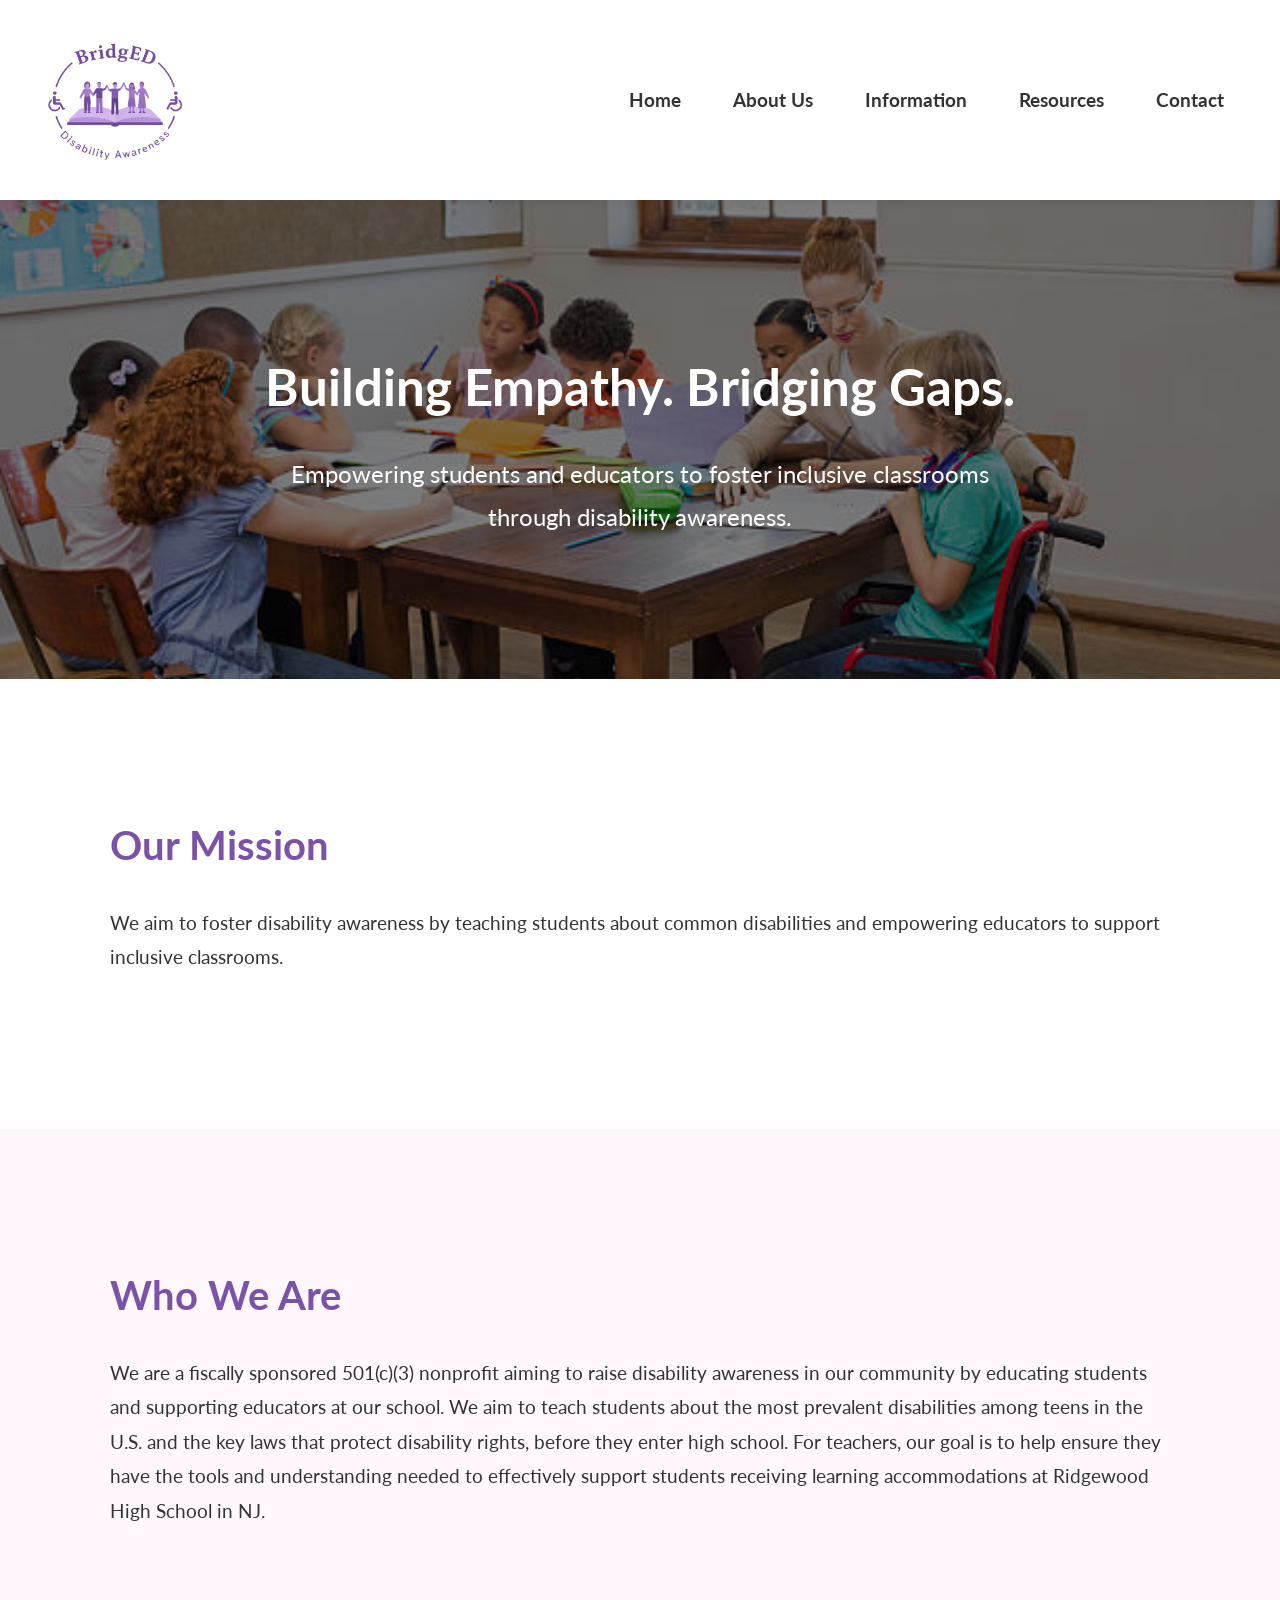
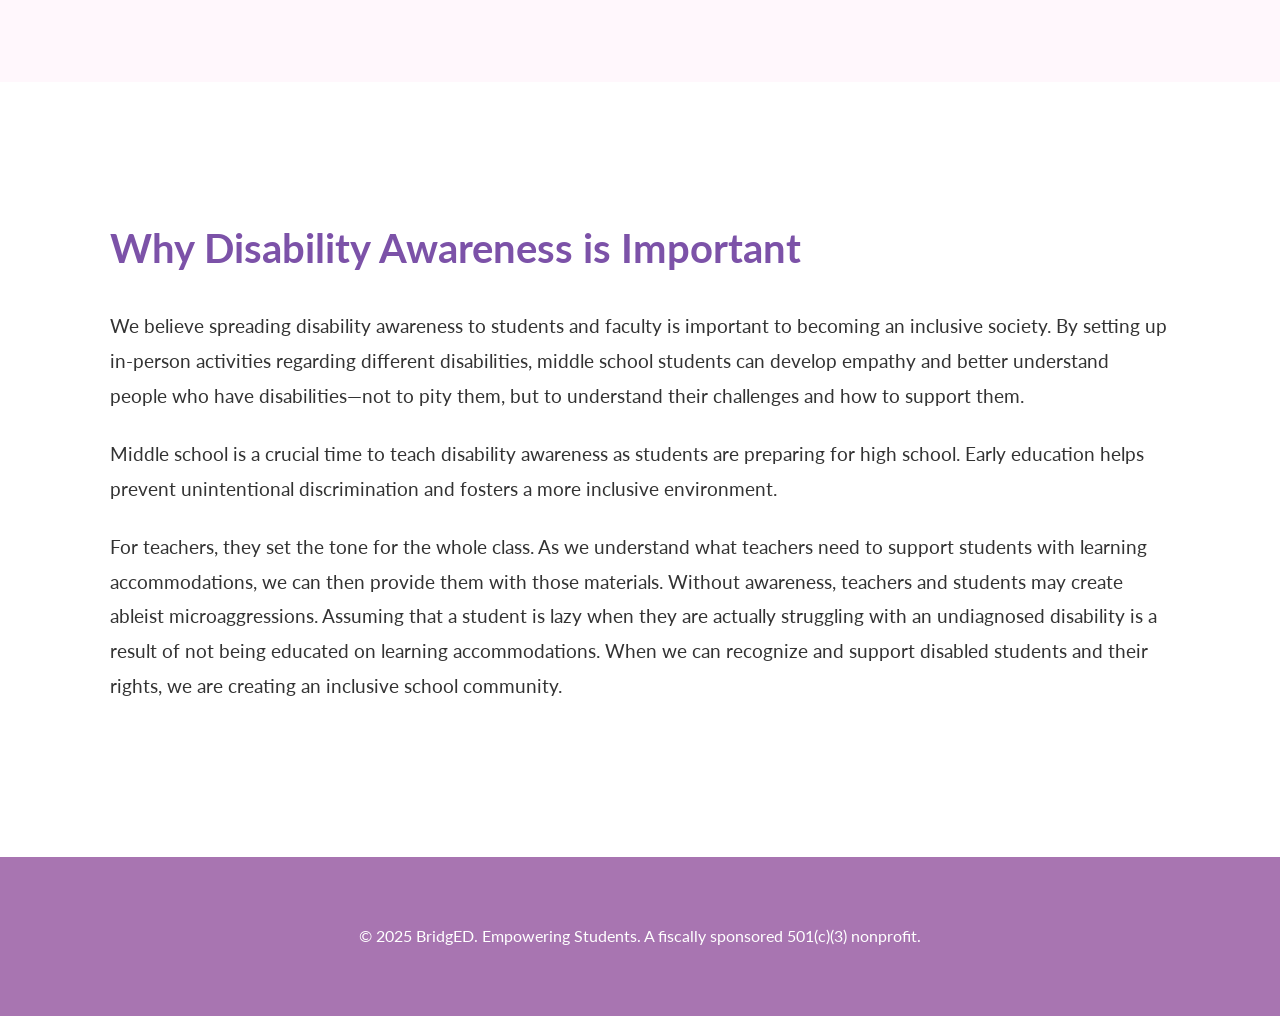
==== index.html @ e23f3f72 "Import BridgED site from github.com/audreyshin/bridged" ====
<!DOCTYPE html>
<html lang="en">
<head>
  <meta charset="UTF-8" />
  <meta name="viewport" content="width=device-width, initial-scale=1.0" />
  <title>BridgED | Disability Awareness</title>
  <link rel="stylesheet" href="style.css" />
  <link href="https://fonts.googleapis.com/css2?family=Lato:wght@400;700&display=swap" rel="stylesheet">
  <link href="https://cdnjs.cloudflare.com/ajax/libs/font-awesome/4.7.0/css/font-awesome.min.css" rel="stylesheet">
  <!-- Load an icon library to show a hamburger menu (bars) on small screens -->
  <link rel="stylesheet" href="https://cdnjs.cloudflare.com/ajax/libs/font-awesome/4.7.0/css/font-awesome.min.css">

</head>
<body>
  <header>
    <div class="nav-container">
      <a href="index.html" class="logo">
        <img src="images/logo.png" alt="BridgED logo" />
      </a>
      <nav>
        <ul class="nav-links">
          <li><a href="index.html">Home</a></li>
          <li><a href="about.html">About Us</a></li>
          <li><a href="information.html">Information</a></li>
          <li><a href="resources.html" class="active">Resources</a></li>
          <li><a href="contact.html">Contact</a></li>
        </ul>
      </nav>
    </div>
  </header>



  <!-- Hero Section -->
 <section class="hero">
  <div class="overlay"></div>
  <div class="container">
    <h2>Building Empathy. Bridging Gaps.</h2>
    <p>Empowering students and educators to foster inclusive classrooms through disability awareness.</p>
  </div>
</section>


  <!-- Mission Section -->

  <section class="section" id="mission">
    <div class="container">
      <h2>Our Mission</h2>
      <p> We aim to foster disability awareness by teaching students about common disabilities and empowering educators to support inclusive classrooms.</p>
    </div>
  </section>
  

  <!-- Who We Are Section -->
  <section class="section alt" id="who">
    <div class="container">
      <h2>Who We Are</h2>
      <p>We are a fiscally sponsored 501(c)(3) nonprofit aiming to raise disability awareness in our community by educating students and supporting educators at our school. We aim to teach students about the most prevalent disabilities among teens in the U.S. and the key laws that protect disability rights, before they enter high school. For teachers, our goal is to help ensure they have the tools and understanding needed to effectively support students receiving learning accommodations at Ridgewood High School in NJ.</p>
    </div>
  </section>

  <!-- Why Disability Awareness Is Important -->
  <section class="section" id="why">
    <div class="container">
      <h2>Why Disability Awareness is Important</h2>
      <p>We believe spreading disability awareness to students and faculty is important to becoming an inclusive society. By setting up in-person activities regarding different disabilities, middle school students can develop empathy and better understand people who have disabilities—not to pity them, but to understand their challenges and how to support them.</p>
      <p>Middle school is a crucial time to teach disability awareness as students are preparing for high school. Early education helps prevent unintentional discrimination and fosters a more inclusive environment.</p>
      <p>For teachers, they set the tone for the whole class. As we understand what teachers need to support students with learning accommodations, we can then provide them with those materials. Without awareness, teachers and students may create ableist microaggressions. Assuming that a student is lazy when they are actually struggling with an undiagnosed disability is a result of not being educated on learning accommodations. When we can recognize and support disabled students and their rights, we are creating an inclusive school community.</p>
    </div>
  </section>

  <!-- Footer -->
  <footer>
    <div class="container">
      <p>&copy; 2025 BridgED. Empowering Students. A fiscally sponsored 501(c)(3) nonprofit.</p>
    </div>
  </footer>

  <script>
    function myFunction() {
      var x = document.getElementById("myLinks");
      if (x.style.display === "block") {
        x.style.display = "none";
      } else {
        x.style.display = "block";
      }
    }
  </script>
  
  
  
</body>
</html>
---- style.css ----
/* ========== CSS Variables ========== */
:root {
  --primary-color:#7c52a8;
  --secondary-color: #d2b5ee;
  --background-color: #F9ECFF;
  --accent-color: #E1C4F4;
  --deep-accent-color: #A875B1;
  --text-color: #333333;
  --section-alt-color: #FFF7FC;
}


/* ========== Base Reset ========== */
* {
  margin: 0;
  padding: 0;
  box-sizing: border-box;
}

html, body {
  height: 100%;
  margin: 0;
  padding: 0;
  display: flex;
  flex-direction: column;
}

body {
  font-family: 'Lato', sans-serif;
  background-color: var(--background-color);
  color: var(--text-color);
  line-height: 1.8;
  font-size: 18px;
}

main {
  flex: 1;
}

.container {
  max-width: 1100px;
  margin: 0 auto;
  padding: 40px 20px;
}


/* ========== Header & Navigation ========== */
header {
  background-color: white;
  color: var(--text-color);
  padding: 25px 0;
  box-shadow: 0 2px 8px rgba(0, 0, 0, 0.08);
  position: sticky;
  top: 0;
  z-index: 999;
}

.nav-container {
  width: 100%;
  padding: 0 40px;
  display: flex;
  justify-content: space-between;
  align-items: center;
}

.logo {
  display: block;
}

.logo img {
  height: 150px;
  display: block;
}

nav ul.nav-links {
  list-style: none;
  display: flex;
  flex-wrap: wrap; /* ✅ ALLOWS WRAPPING */
  gap: 20px;
  justify-content: flex-end;
}


nav ul li a {
  color: var(--text-color);
  text-decoration: none;
  font-weight: 700;
  font-size: 1.2rem;
  padding: 10px 16px;
  border-radius: 6px;
  transition: background-color 0.3s ease, color 0.3s ease;
}

nav ul li a:hover {
  background-color: var(--accent-color);
  color: var(--text-color);
}

/* ========== Hero Section ========== */
.hero {
  position: relative;
  background-image: url("images/header.jpg");
  background-size: cover;
  background-position: center 20%;
  background-repeat: no-repeat;
  padding: 100px 20px;
  color: white;
  text-align: center;
  z-index: 0;
}

.hero::before {
  content: "";
  position: absolute;
  top: 0; left: 0;
  width: 100%;
  height: 100%;
  background-color: rgba(0, 0, 0, 0.5);
  z-index: 1;
}

.hero .container {
  position: relative;
  z-index: 2;
}

.hero h2 {
  font-size: 3.2rem;
  margin-bottom: 20px;
}

.hero p {
  font-size: 1.5rem;
  max-width: 750px;
  margin: 0 auto;
}


/* ========== Section Styles ========== */
.section {
  padding: 90px 20px;
  background-color: white;
}

.section.alt {
  background-color: var(--section-alt-color);
}

.section h2 {
  font-size: 2.5rem;
  color: var(--primary-color);
  margin-bottom: 25px;
}

.section p {
  font-size: 1.2rem;
  margin-bottom: 24px;
}


/* ========== Footer ========== */
footer {
  background-color: var(--deep-accent-color);
  color: white;
  text-align: center;
  padding: 25px 0;
}

footer p {
  font-size: 1rem;
}


/* ========== About Page ========== */
.about-section {
  padding: 80px 20px;
  background-color: white;
}

.about-section.alt {
  background-color: var(--section-alt-color);
}

.about-content {
  max-width: 1100px;
  margin: 0 auto;
  display: flex;
  gap: 40px;
  align-items: center;
  justify-content: space-between;
  flex-wrap: wrap;
}

.about-content.reverse {
  flex-direction: row-reverse;
}

.about-text {
  flex: 1;
  min-width: 300px;
}

.about-text h2 {
  font-size: 2.5rem;
  color: var(--primary-color);
  margin-bottom: 20px;
}

.about-text p {
  font-size: 1.2rem;
}

.about-image {
  flex: 1;
  display: flex;
  justify-content: center;
}

.about-image img {
  max-width: 90%;
  height: auto;
  border-radius: 10px;
  box-shadow: 0 6px 12px rgba(0,0,0,0.1);
}


/* ========== Contact Page ========== */
.contact-section {
  background-color: white;
  padding: 100px 20px;
}

.contact-content h2 {
  font-size: 2.8rem;
  color: var(--primary-color);
  margin-bottom: 30px;
}

.contact-content p {
  font-size: 1.2rem;
  color: var(--text-color);
  line-height: 1.8;
  margin-bottom: 20px;
}

.contact-content a {
  color: var(--primary-color);
  text-decoration: underline;
}


/* ========== Information Landing Page ========== */
.info-landing {
  padding: 60px 20px;
  background-color: #f6f9fb;
}

.info-landing h2 {
  font-size: 2.6rem;
  color: var(--primary-color);
  margin-bottom: 20px;
}

.info-landing p {
  font-size: 1.3rem;
  color: var(--text-color);
  max-width: 750px;
}

.info-details h3 {
  margin-top: 50px;
  color: var(--primary-color);
  font-size: 1.8rem;
}

.info-details p {
  font-size: 1.1rem;
  line-height: 1.6;
  margin-bottom: 20px;
}


/* ========== Info Grid ========== */
.info-grid-section {
  padding: 60px 20px;
  background-color: var(--section-alt-color);
}

.info-grid {
  max-width: 1100px;
  margin: 0 auto;
  display: grid;
  grid-template-columns: repeat(auto-fit, minmax(220px, 1fr));
  gap: 30px;
}

.info-card {
  background-color: white;
  border-radius: 10px;
  padding: 30px 20px;
  text-align: center;
  font-size: 1.2rem;
  font-weight: 700;
  color: var(--primary-color);
  box-shadow: 0 6px 12px rgba(0, 0, 0, 0.06);
  transition: transform 0.2s ease, box-shadow 0.2s ease;
  text-decoration: none;
}

.info-card:hover {
  transform: translateY(-4px);
  box-shadow: 0 10px 16px rgba(0, 0, 0, 0.1);
  background-color: var(--accent-color);
}


/* ========== Resources Page ========== */
.resources-section {
  padding: 80px 20px;
  background-color: white;
}

.resources-section h2 {
  font-size: 2.5rem;
  color: var(--primary-color);
  margin-bottom: 30px;
}

.resources-section h3 {
  font-size: 1.8rem;
  color: var(--secondary-color);
  margin-top: 40px;
  margin-bottom: 16px;
}

.resources-section ul {
  list-style-type: disc;
  padding-left: 20px;
  margin-bottom: 30px;
}

.resources-section li {
  margin-bottom: 10px;
}

.resources-section a {
  color: var(--primary-color);
  text-decoration: underline;
}

.resources-section a:hover {
  color: var(--deep-accent-color);
  text-decoration: none;
}


/* ========== Responsive Styles ========== */
@media (max-width: 768px) {
  .nav-container {
    flex-direction: column;
    align-items: flex-start;
    padding: 0 20px;
  }

  nav ul.nav-links {
    flex-wrap: wrap; /* ✅ allow wrapping instead of column */
    flex-direction: row;
    justify-content: center;
    gap: 10px;
    margin-top: 10px;
  }
  nav ul li a {
    font-size: 0.95rem;
    padding: 6px 10px;
  }
  
  .nav-container {
    flex-wrap: wrap;
  }
  
  .logo img {
    height: 100px;
  }

  .hero h2 {
    font-size: 2.2rem;
  }

  .hero p {
    font-size: 1.2rem;
  }

  .about-content {
    flex-direction: column;
    gap: 30px;
  }

  .info-grid {
    grid-template-columns: repeat(auto-fit, minmax(160px, 1fr));
  }



  body {
    font-size: 16px;
  }
  .about-content,
  .about-content.reverse {
    flex-direction: column !important;
    align-items: center;
    text-align: center;
  }

  .about-image img {
    max-width: 100%;
    height: auto;
    border-radius: 10px; /* just in case it was being overwritten */
  }
}
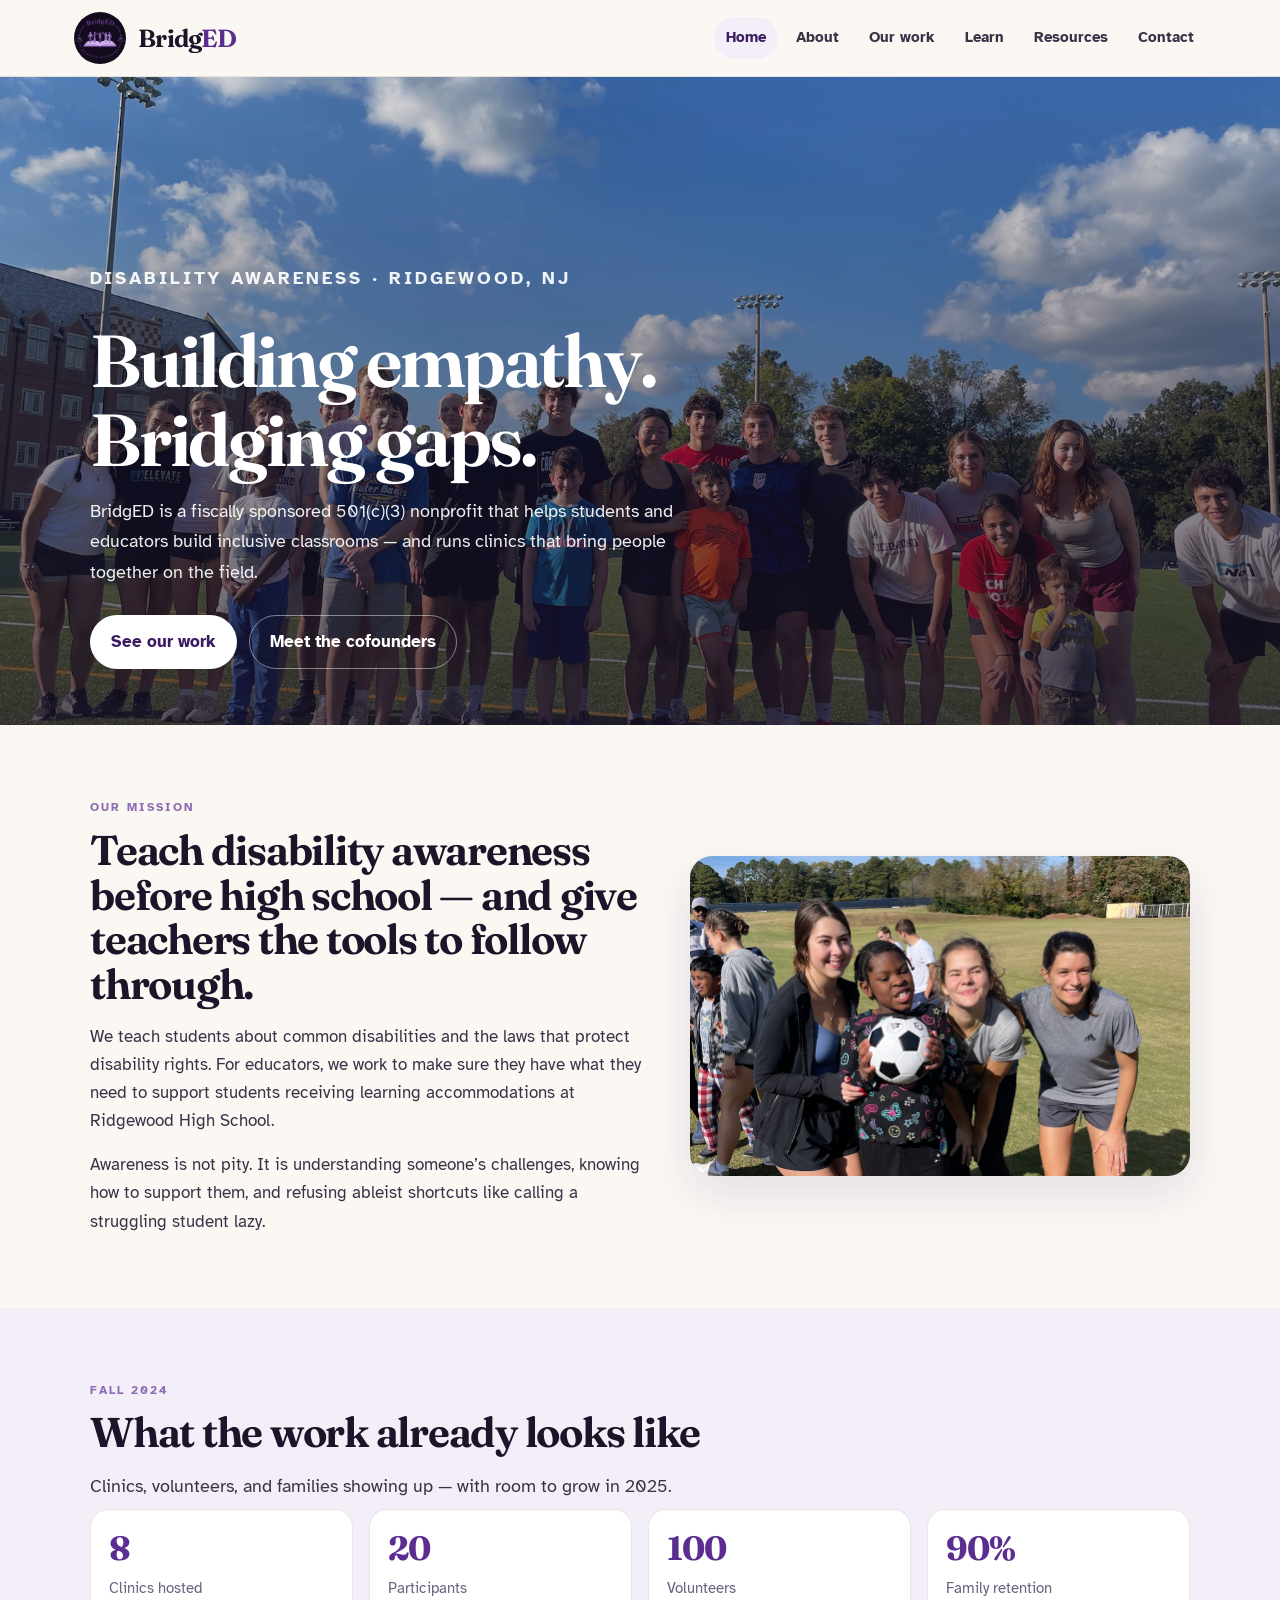
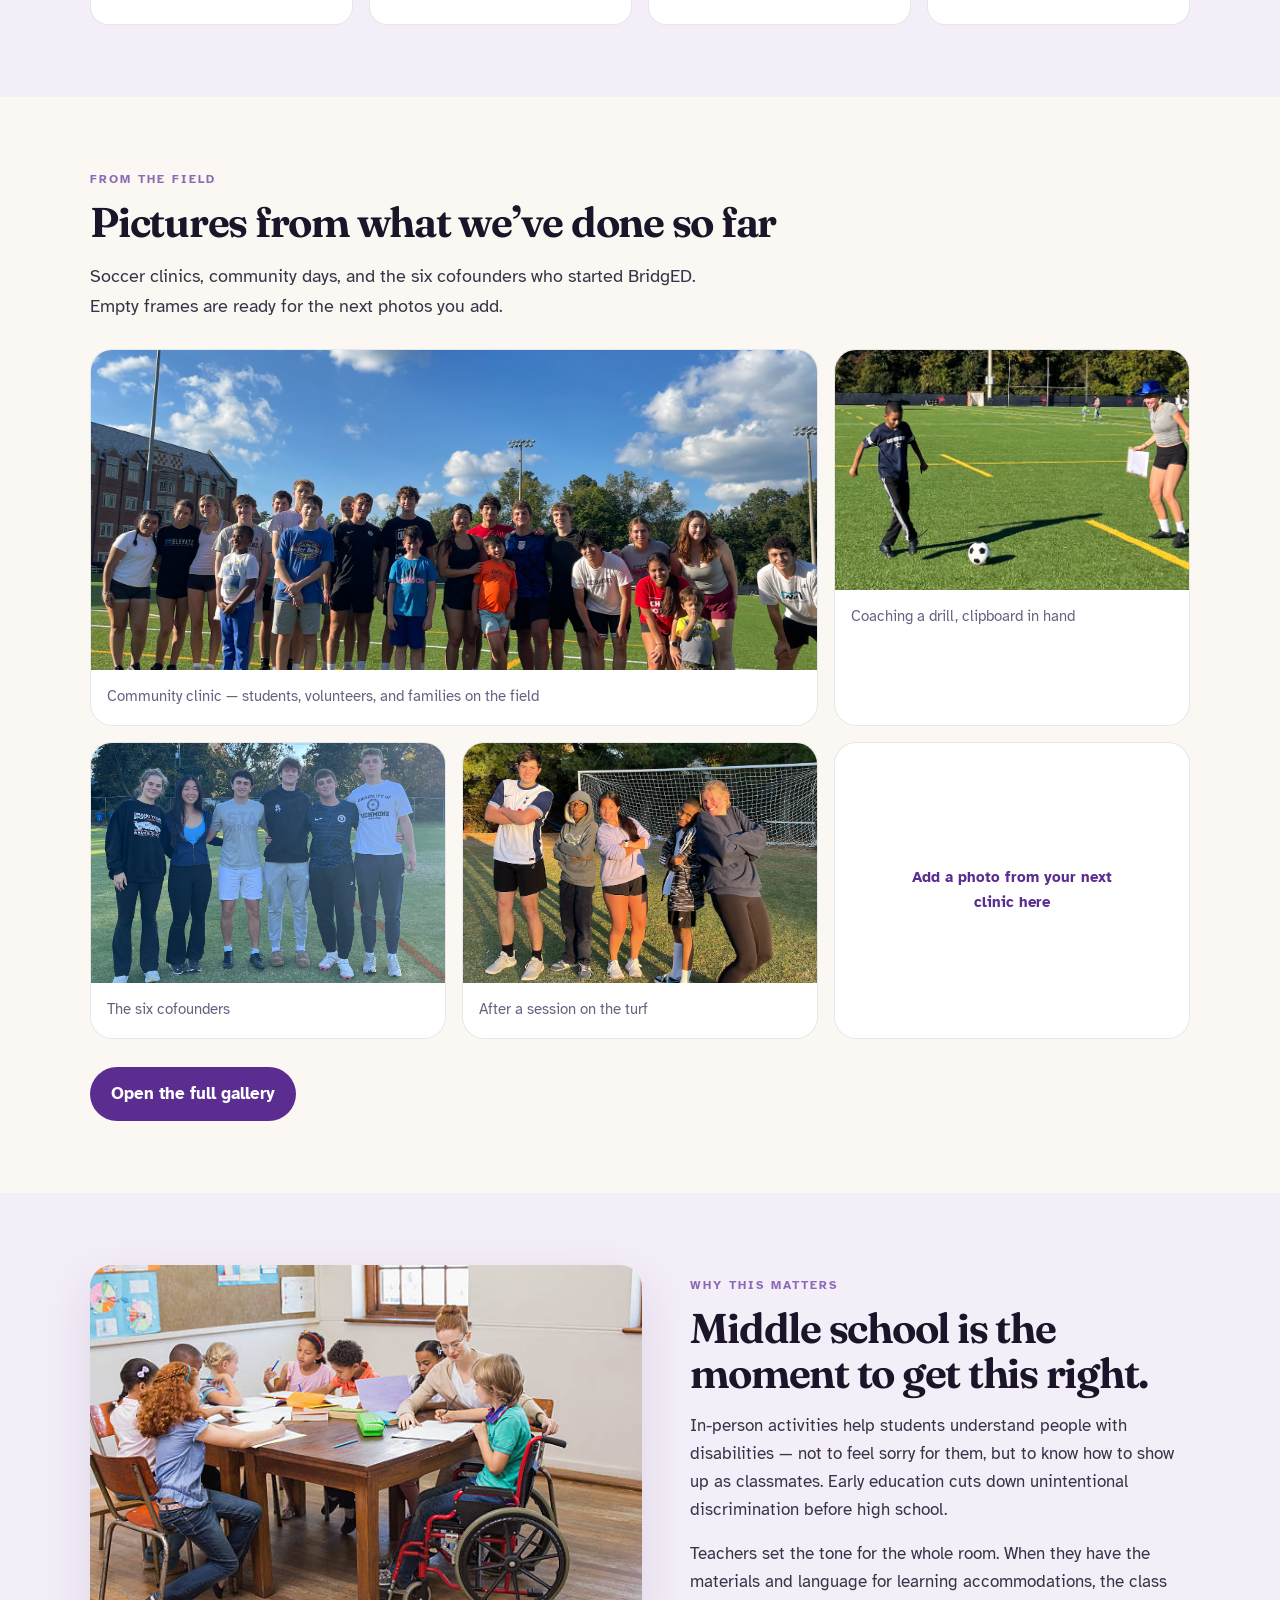
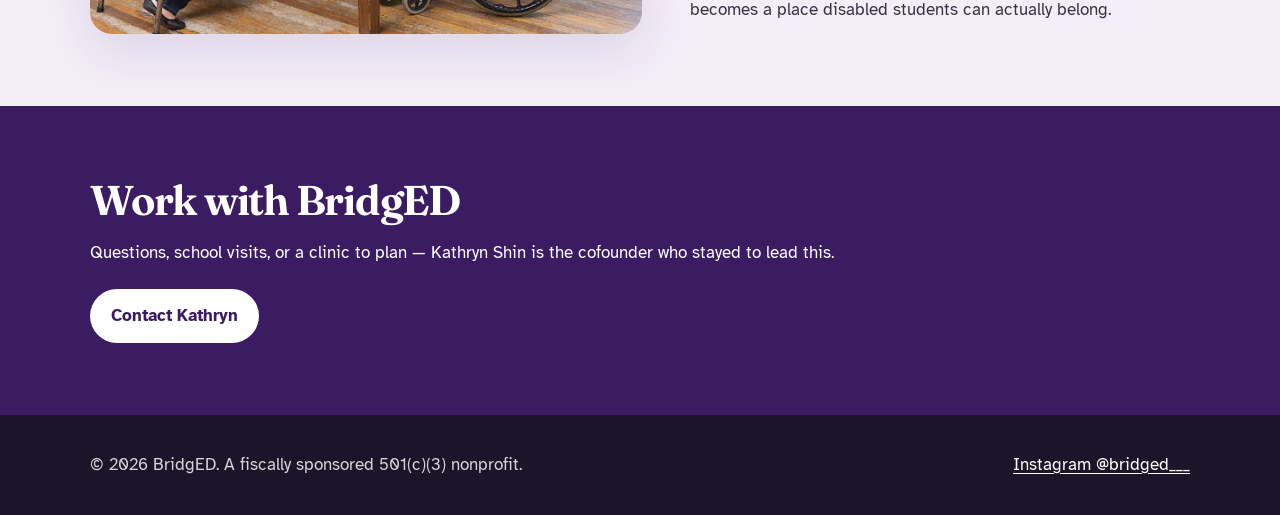
==== commit 53a9b110: "Redesign BridgED site around Kathryn and a photo gallery Rebuild layout, type, and navigation; remov" ====
--- a/index.html
+++ b/index.html
@@ -3,91 +3,132 @@
 <head>
   <meta charset="UTF-8" />
   <meta name="viewport" content="width=device-width, initial-scale=1.0" />
-  <title>BridgED | Disability Awareness</title>
+  <title>BridgED | Building empathy. Bridging gaps.</title>
   <link rel="stylesheet" href="style.css" />
-  <link href="https://fonts.googleapis.com/css2?family=Lato:wght@400;700&display=swap" rel="stylesheet">
-  <link href="https://cdnjs.cloudflare.com/ajax/libs/font-awesome/4.7.0/css/font-awesome.min.css" rel="stylesheet">
-  <!-- Load an icon library to show a hamburger menu (bars) on small screens -->
-  <link rel="stylesheet" href="https://cdnjs.cloudflare.com/ajax/libs/font-awesome/4.7.0/css/font-awesome.min.css">
-
+  <link rel="preconnect" href="https://fonts.googleapis.com" />
+  <link rel="preconnect" href="https://fonts.gstatic.com" crossorigin />
+  <link href="https://fonts.googleapis.com/css2?family=Atkinson+Hyperlegible:ital,wght@0,400;0,700;1,400&family=Fraunces:opsz,wght@9..144,500;9..144,650;9..144,700&display=swap" rel="stylesheet" />
 </head>
 <body>
-  <header>
-    <div class="nav-container">
-      <a href="index.html" class="logo">
-        <img src="images/logo.png" alt="BridgED logo" />
+  <a class="skip-link" href="#main">Skip to content</a>
+  <header class="site-header">
+    <div class="nav-bar">
+      <a class="brand" href="index.html">
+        <img src="images/logo.png" alt="" />
+        <span class="brand-name">Bridg<span>ED</span></span>
       </a>
-      <nav>
-        <ul class="nav-links">
-          <li><a href="index.html">Home</a></li>
-          <li><a href="about.html">About Us</a></li>
-          <li><a href="information.html">Information</a></li>
-          <li><a href="resources.html" class="active">Resources</a></li>
+      <button class="nav-toggle" type="button" data-nav-toggle aria-expanded="false" aria-controls="site-nav">Menu</button>
+      <nav class="site-nav" id="site-nav">
+        <ul>
+          <li><a href="index.html" aria-current="page">Home</a></li>
+          <li><a href="about.html">About</a></li>
+          <li><a href="work.html">Our work</a></li>
+          <li><a href="information.html">Learn</a></li>
+          <li><a href="resources.html">Resources</a></li>
           <li><a href="contact.html">Contact</a></li>
         </ul>
       </nav>
     </div>
   </header>
 
+  <main id="main">
+    <section class="hero">
+      <div class="hero-inner">
+        <p class="eyebrow">Disability awareness · Ridgewood, NJ</p>
+        <h1>Building empathy. Bridging gaps.</h1>
+        <p>BridgED is a fiscally sponsored 501(c)(3) nonprofit that helps students and educators build inclusive classrooms — and runs clinics that bring people together on the field.</p>
+        <div class="actions">
+          <a class="button button-primary" href="work.html">See our work</a>
+          <a class="button button-ghost" href="about.html">Meet the cofounders</a>
+        </div>
+      </div>
+    </section>
 
+    <section class="section">
+      <div class="container split">
+        <div class="prose">
+          <p class="section-kicker">Our mission</p>
+          <h2 class="section-title">Teach disability awareness before high school — and give teachers the tools to follow through.</h2>
+          <p>We teach students about common disabilities and the laws that protect disability rights. For educators, we work to make sure they have what they need to support students receiving learning accommodations at Ridgewood High School.</p>
+          <p>Awareness is not pity. It is understanding someone’s challenges, knowing how to support them, and refusing ableist shortcuts like calling a struggling student lazy.</p>
+        </div>
+        <img src="images/soccer-kids.png" alt="BridgED volunteers and a student with a soccer ball on the field" />
+      </div>
+    </section>
 
-  <!-- Hero Section -->
- <section class="hero">
-  <div class="overlay"></div>
-  <div class="container">
-    <h2>Building Empathy. Bridging Gaps.</h2>
-    <p>Empowering students and educators to foster inclusive classrooms through disability awareness.</p>
-  </div>
-</section>
+    <section class="section band">
+      <div class="container">
+        <p class="section-kicker">Fall 2024</p>
+        <h2 class="section-title">What the work already looks like</h2>
+        <p class="lede">Clinics, volunteers, and families showing up — with room to grow in 2025.</p>
+        <div class="stats">
+          <div class="stat"><strong>8</strong><span>Clinics hosted</span></div>
+          <div class="stat"><strong>20</strong><span>Participants</span></div>
+          <div class="stat"><strong>100</strong><span>Volunteers</span></div>
+          <div class="stat"><strong>90%</strong><span>Family retention</span></div>
+        </div>
+      </div>
+    </section>
 
+    <section class="section">
+      <div class="container">
+        <p class="section-kicker">From the field</p>
+        <h2 class="section-title">Pictures from what we’ve done so far</h2>
+        <p class="lede">Soccer clinics, community days, and the six cofounders who started BridgED. Empty frames are ready for the next photos you add.</p>
+        <div class="gallery" style="margin-top: 28px;">
+          <figure class="wide">
+            <img src="images/hero-cover.png" alt="A large BridgED group on the turf after a clinic" />
+            <figcaption>Community clinic — students, volunteers, and families on the field</figcaption>
+          </figure>
+          <figure class="tall">
+            <img src="images/volunteer.png" alt="A BridgED volunteer coaching a student through a soccer drill" />
+            <figcaption>Coaching a drill, clipboard in hand</figcaption>
+          </figure>
+          <figure class="standard">
+            <img src="images/team-photo.png" alt="Six BridgED cofounders standing together on a field" />
+            <figcaption>The six cofounders</figcaption>
+          </figure>
+          <figure class="standard">
+            <img src="images/accomplishments.png" alt="BridgED volunteers posing in front of a soccer goal" />
+            <figcaption>After a session on the turf</figcaption>
+          </figure>
+          <figure class="photo-slot">
+            <p>Add a photo from your next clinic here</p>
+          </figure>
+        </div>
+        <div class="actions" style="margin-top: 28px;">
+          <a class="button button-solid" href="work.html">Open the full gallery</a>
+        </div>
+      </div>
+    </section>
 
-  <!-- Mission Section -->
+    <section class="section band">
+      <div class="container split">
+        <img src="images/header.jpg" alt="Students and a teacher working together in an inclusive classroom" />
+        <div class="prose">
+          <p class="section-kicker">Why this matters</p>
+          <h2 class="section-title">Middle school is the moment to get this right.</h2>
+          <p>In-person activities help students understand people with disabilities — not to feel sorry for them, but to know how to show up as classmates. Early education cuts down unintentional discrimination before high school.</p>
+          <p>Teachers set the tone for the whole room. When they have the materials and language for learning accommodations, the class becomes a place disabled students can actually belong.</p>
+        </div>
+      </div>
+    </section>
 
-  <section class="section" id="mission">
-    <div class="container">
-      <h2>Our Mission</h2>
-      <p> We aim to foster disability awareness by teaching students about common disabilities and empowering educators to support inclusive classrooms.</p>
-    </div>
-  </section>
-  
+    <section class="section cta">
+      <div class="container">
+        <h2 class="section-title">Work with BridgED</h2>
+        <p>Questions, school visits, or a clinic to plan — Kathryn Shin is the cofounder who stayed to lead this.</p>
+        <a class="button button-primary" href="contact.html">Contact Kathryn</a>
+      </div>
+    </section>
+  </main>
 
-  <!-- Who We Are Section -->
-  <section class="section alt" id="who">
-    <div class="container">
-      <h2>Who We Are</h2>
-      <p>We are a fiscally sponsored 501(c)(3) nonprofit aiming to raise disability awareness in our community by educating students and supporting educators at our school. We aim to teach students about the most prevalent disabilities among teens in the U.S. and the key laws that protect disability rights, before they enter high school. For teachers, our goal is to help ensure they have the tools and understanding needed to effectively support students receiving learning accommodations at Ridgewood High School in NJ.</p>
-    </div>
-  </section>
-
-  <!-- Why Disability Awareness Is Important -->
-  <section class="section" id="why">
-    <div class="container">
-      <h2>Why Disability Awareness is Important</h2>
-      <p>We believe spreading disability awareness to students and faculty is important to becoming an inclusive society. By setting up in-person activities regarding different disabilities, middle school students can develop empathy and better understand people who have disabilities—not to pity them, but to understand their challenges and how to support them.</p>
-      <p>Middle school is a crucial time to teach disability awareness as students are preparing for high school. Early education helps prevent unintentional discrimination and fosters a more inclusive environment.</p>
-      <p>For teachers, they set the tone for the whole class. As we understand what teachers need to support students with learning accommodations, we can then provide them with those materials. Without awareness, teachers and students may create ableist microaggressions. Assuming that a student is lazy when they are actually struggling with an undiagnosed disability is a result of not being educated on learning accommodations. When we can recognize and support disabled students and their rights, we are creating an inclusive school community.</p>
-    </div>
-  </section>
-
-  <!-- Footer -->
-  <footer>
-    <div class="container">
-      <p>&copy; 2025 BridgED. Empowering Students. A fiscally sponsored 501(c)(3) nonprofit.</p>
+  <footer class="site-footer">
+    <div class="footer-inner">
+      <p>© 2026 BridgED. A fiscally sponsored 501(c)(3) nonprofit.</p>
+      <p><a href="https://www.instagram.com/bridged___" target="_blank" rel="noreferrer">Instagram @bridged___</a></p>
     </div>
   </footer>
-
-  <script>
-    function myFunction() {
-      var x = document.getElementById("myLinks");
-      if (x.style.display === "block") {
-        x.style.display = "none";
-      } else {
-        x.style.display = "block";
-      }
-    }
-  </script>
-  
-  
-  
+  <script src="site.js"></script>
 </body>
 </html>
--- a/style.css
+++ b/style.css
@@ -1,36 +1,165 @@
-/* ========== CSS Variables ========== */
 :root {
-  --primary-color:#7c52a8;
-  --secondary-color: #d2b5ee;
-  --background-color: #F9ECFF;
-  --accent-color: #E1C4F4;
-  --deep-accent-color: #A875B1;
-  --text-color: #333333;
-  --section-alt-color: #FFF7FC;
-}
-
-
-/* ========== Base Reset ========== */
-* {
+  --ink: #1c1428;
+  --text: #3a3348;
+  --muted: #6a6180;
+  --paper: #fbf8f4;
+  --lilac: #f4eef8;
+  --white: #ffffff;
+  --plum: #5b2d91;
+  --plum-deep: #3b1c62;
+  --plum-soft: #8b6bb3;
+  --gold: #b8893a;
+  --line: rgba(28, 20, 40, 0.1);
+  --shadow: 0 18px 50px rgba(59, 28, 98, 0.12);
+  --radius: 22px;
+  --header-h: 76px;
+  --display: "Fraunces", "Iowan Old Style", Georgia, serif;
+  --sans: "Atkinson Hyperlegible", "Segoe UI", sans-serif;
+}
+
+*,
+*::before,
+*::after {
+  box-sizing: border-box;
   margin: 0;
   padding: 0;
-  box-sizing: border-box;
-}
-
-html, body {
-  height: 100%;
-  margin: 0;
-  padding: 0;
+}
+
+html {
+  scroll-behavior: smooth;
+}
+
+body {
+  min-height: 100vh;
   display: flex;
   flex-direction: column;
-}
-
-body {
-  font-family: 'Lato', sans-serif;
-  background-color: var(--background-color);
-  color: var(--text-color);
-  line-height: 1.8;
-  font-size: 18px;
+  font-family: var(--sans);
+  font-size: 1.0625rem;
+  line-height: 1.65;
+  color: var(--text);
+  background: var(--paper);
+}
+
+img {
+  max-width: 100%;
+  height: auto;
+  display: block;
+}
+
+a {
+  color: var(--plum);
+  text-underline-offset: 0.18em;
+}
+
+a:hover {
+  color: var(--plum-deep);
+}
+
+:focus-visible {
+  outline: 3px solid var(--gold);
+  outline-offset: 3px;
+}
+
+.skip-link {
+  position: absolute;
+  left: 12px;
+  top: -48px;
+  z-index: 2000;
+  background: var(--ink);
+  color: var(--white);
+  padding: 8px 14px;
+  border-radius: 8px;
+}
+
+.skip-link:focus {
+  top: 12px;
+}
+
+.site-header {
+  position: sticky;
+  top: 0;
+  z-index: 1000;
+  background: rgba(251, 248, 244, 0.92);
+  backdrop-filter: blur(16px);
+  border-bottom: 1px solid var(--line);
+}
+
+.nav-bar {
+  max-width: 1180px;
+  margin: 0 auto;
+  min-height: var(--header-h);
+  padding: 10px 24px;
+  display: flex;
+  align-items: center;
+  justify-content: space-between;
+  gap: 20px;
+}
+
+.brand {
+  display: flex;
+  align-items: center;
+  gap: 12px;
+  text-decoration: none;
+  color: var(--ink);
+  min-width: 0;
+}
+
+.brand img {
+  width: 52px;
+  height: 52px;
+  object-fit: cover;
+  border-radius: 50%;
+  background: #140c1c;
+  flex-shrink: 0;
+}
+
+.brand-name {
+  font-family: var(--display);
+  font-size: 1.55rem;
+  font-weight: 650;
+  letter-spacing: -0.03em;
+  line-height: 1;
+}
+
+.brand-name span {
+  color: var(--plum);
+}
+
+.nav-toggle {
+  display: none;
+  border: 1px solid var(--line);
+  background: var(--white);
+  color: var(--ink);
+  font-family: inherit;
+  font-size: 0.95rem;
+  font-weight: 700;
+  padding: 8px 14px;
+  border-radius: 999px;
+  cursor: pointer;
+}
+
+.site-nav ul {
+  list-style: none;
+  display: flex;
+  flex-wrap: wrap;
+  justify-content: flex-end;
+  gap: 6px;
+}
+
+.site-nav a {
+  display: block;
+  text-decoration: none;
+  color: var(--text);
+  font-weight: 700;
+  font-size: 0.95rem;
+  padding: 8px 12px;
+  border-radius: 999px;
+}
+
+.site-nav a:hover,
+.site-nav a[aria-current="page"] {
+  background: var(--lilac);
+  color: var(--plum-deep);
 }
 
 main {
@@ -38,383 +167,557 @@
 }
 
 .container {
-  max-width: 1100px;
+  width: min(1100px, calc(100% - 40px));
   margin: 0 auto;
-  padding: 40px 20px;
-}
-
-
-/* ========== Header & Navigation ========== */
-header {
-  background-color: white;
-  color: var(--text-color);
-  padding: 25px 0;
-  box-shadow: 0 2px 8px rgba(0, 0, 0, 0.08);
-  position: sticky;
-  top: 0;
-  z-index: 999;
-}
-
-.nav-container {
+}
+
+.hero {
+  position: relative;
+  min-height: 72vh;
+  display: grid;
+  place-items: end stretch;
+  color: var(--white);
+  background:
+    linear-gradient(180deg, rgba(28, 20, 40, 0.15), rgba(28, 20, 40, 0.72)),
+    url("images/hero-cover.png") center 40% / cover no-repeat;
+}
+
+.hero-inner {
+  width: min(1100px, calc(100% - 40px));
+  margin: 0 auto;
+  padding: 72px 0 56px;
+}
+
+.eyebrow {
+  display: inline-block;
+  font-size: 0.78rem;
+  font-weight: 700;
+  letter-spacing: 0.16em;
+  text-transform: uppercase;
+  color: var(--gold);
+  margin-bottom: 14px;
+}
+
+.hero h1,
+.page-hero h1,
+.section-title {
+  font-family: var(--display);
+  font-optical-sizing: auto;
+  font-weight: 650;
+  letter-spacing: -0.03em;
+  color: var(--ink);
+  line-height: 1.08;
+}
+
+.hero h1 {
+  color: var(--white);
+  font-size: clamp(2.6rem, 6vw, 4.6rem);
+  max-width: 12ch;
+  margin-bottom: 16px;
+}
+
+.lede,
+.hero p {
+  font-size: 1.15rem;
+  max-width: 38rem;
+}
+
+.hero p {
+  color: rgba(255, 255, 255, 0.92);
+  margin-bottom: 28px;
+}
+
+.actions {
+  display: flex;
+  flex-wrap: wrap;
+  gap: 12px;
+}
+
+.button {
+  display: inline-flex;
+  align-items: center;
+  justify-content: center;
+  gap: 8px;
+  text-decoration: none;
+  font-weight: 700;
+  border-radius: 999px;
+  padding: 12px 20px;
+  border: 1px solid transparent;
+  transition: transform 0.15s ease, background 0.15s ease;
+}
+
+.button:hover {
+  transform: translateY(-1px);
+}
+
+.button-primary {
+  background: var(--white);
+  color: var(--plum-deep);
+}
+
+.button-primary:hover {
+  color: var(--plum-deep);
+  background: var(--lilac);
+}
+
+.button-ghost {
+  background: transparent;
+  color: var(--white);
+  border-color: rgba(255, 255, 255, 0.45);
+}
+
+.button-ghost:hover {
+  color: var(--white);
+  background: rgba(255, 255, 255, 0.1);
+}
+
+.button-solid {
+  background: var(--plum);
+  color: var(--white);
+}
+
+.button-solid:hover {
+  background: var(--plum-deep);
+  color: var(--white);
+}
+
+.button-outline {
+  background: transparent;
+  color: var(--plum-deep);
+  border-color: rgba(91, 45, 145, 0.28);
+}
+
+.page-hero {
+  padding: 72px 0 36px;
+}
+
+.page-hero h1 {
+  font-size: clamp(2.2rem, 5vw, 3.6rem);
+  margin-bottom: 12px;
+}
+
+.page-hero p {
+  max-width: 40rem;
+  color: var(--muted);
+  font-size: 1.12rem;
+}
+
+.section {
+  padding: 72px 0;
+}
+
+.section-kicker {
+  font-size: 0.78rem;
+  font-weight: 700;
+  letter-spacing: 0.16em;
+  text-transform: uppercase;
+  color: var(--plum-soft);
+  margin-bottom: 10px;
+}
+
+.section-title {
+  font-size: clamp(1.8rem, 3.4vw, 2.6rem);
+  margin-bottom: 16px;
+}
+
+.split {
+  display: grid;
+  grid-template-columns: 1.05fr 0.95fr;
+  gap: 48px;
+  align-items: center;
+}
+
+.split img {
   width: 100%;
-  padding: 0 40px;
+  border-radius: var(--radius);
+  box-shadow: var(--shadow);
+  object-fit: cover;
+  min-height: 320px;
+  max-height: 460px;
+}
+
+.prose p + p {
+  margin-top: 1rem;
+}
+
+.stats {
+  display: grid;
+  grid-template-columns: repeat(4, 1fr);
+  gap: 16px;
+  margin-top: 8px;
+}
+
+.stat {
+  background: var(--white);
+  border: 1px solid var(--line);
+  border-radius: 18px;
+  padding: 22px 18px;
+}
+
+.stat strong {
+  display: block;
+  font-family: var(--display);
+  font-size: 2.1rem;
+  color: var(--plum);
+  letter-spacing: -0.03em;
+  line-height: 1;
+  margin-bottom: 8px;
+}
+
+.stat span {
+  color: var(--muted);
+  font-size: 0.95rem;
+}
+
+.band {
+  background: var(--lilac);
+}
+
+.gallery {
+  display: grid;
+  grid-template-columns: repeat(12, 1fr);
+  gap: 16px;
+}
+
+.gallery figure {
+  margin: 0;
+  background: var(--white);
+  border-radius: var(--radius);
+  overflow: hidden;
+  border: 1px solid var(--line);
+  min-height: 220px;
+}
+
+.gallery img {
+  width: 100%;
+  height: 240px;
+  object-fit: cover;
+}
+
+.gallery figcaption,
+.photo-slot p {
+  padding: 14px 16px 16px;
+  font-size: 0.95rem;
+  color: var(--muted);
+}
+
+.gallery .wide {
+  grid-column: span 8;
+}
+
+.gallery .wide img {
+  height: 320px;
+}
+
+.gallery .tall,
+.gallery .standard {
+  grid-column: span 4;
+}
+
+.photo-slot {
+  grid-column: span 4;
+  display: grid;
+  place-items: center;
+  min-height: 260px;
+  border: 1.5px dashed rgba(91, 45, 145, 0.35);
+  background:
+    repeating-linear-gradient(
+      -45deg,
+      transparent,
+      transparent 10px,
+      rgba(91, 45, 145, 0.04) 10px,
+      rgba(91, 45, 145, 0.04) 20px
+    );
+}
+
+.photo-slot p {
+  text-align: center;
+  max-width: 16rem;
+  color: var(--plum);
+  font-weight: 700;
+}
+
+.people {
+  display: grid;
+  grid-template-columns: repeat(3, 1fr);
+  gap: 18px;
+}
+
+.person {
+  background: var(--white);
+  border: 1px solid var(--line);
+  border-radius: var(--radius);
+  overflow: hidden;
+}
+
+.person img,
+.person-placeholder {
+  width: 100%;
+  height: 280px;
+  object-fit: cover;
+  object-position: center top;
+  background: #ece4f4;
+}
+
+.person-placeholder {
+  display: grid;
+  place-items: center;
+  color: var(--plum-soft);
+  font-weight: 700;
+  text-align: center;
+  padding: 20px;
+}
+
+.person-body {
+  padding: 18px 18px 22px;
+}
+
+.person h3 {
+  font-family: var(--display);
+  font-size: 1.35rem;
+  color: var(--ink);
+}
+
+.person .role {
+  color: var(--plum);
+  font-size: 0.88rem;
+  font-weight: 700;
+  margin: 4px 0 10px;
+}
+
+.feature-person {
+  display: grid;
+  grid-template-columns: 0.9fr 1.1fr;
+  gap: 40px;
+  align-items: center;
+  background: var(--white);
+  border: 1px solid var(--line);
+  border-radius: 28px;
+  overflow: hidden;
+}
+
+.feature-person img {
+  width: 100%;
+  height: 100%;
+  min-height: 420px;
+  object-fit: cover;
+  object-position: center top;
+}
+
+.feature-copy {
+  padding: 36px 36px 36px 8px;
+}
+
+.cards {
+  display: grid;
+  grid-template-columns: repeat(3, 1fr);
+  gap: 18px;
+}
+
+.card {
+  background: var(--white);
+  border: 1px solid var(--line);
+  border-radius: var(--radius);
+  padding: 24px;
+}
+
+.card h3 {
+  font-family: var(--display);
+  font-size: 1.4rem;
+  color: var(--ink);
+  margin-bottom: 8px;
+}
+
+.card p,
+.card li {
+  color: var(--text);
+}
+
+.card ul {
+  padding-left: 1.1rem;
+}
+
+.card li + li,
+.resource-list li + li {
+  margin-top: 8px;
+}
+
+.stat-chip {
+  display: inline-block;
+  margin-bottom: 12px;
+  background: var(--lilac);
+  color: var(--plum-deep);
+  font-size: 0.82rem;
+  font-weight: 700;
+  padding: 4px 10px;
+  border-radius: 999px;
+}
+
+.resource-block + .resource-block {
+  margin-top: 28px;
+}
+
+.resource-block h3 {
+  font-family: var(--display);
+  font-size: 1.5rem;
+  margin-bottom: 12px;
+}
+
+.resource-list {
+  list-style: none;
+}
+
+.resource-list a,
+.plain-list a {
+  font-weight: 700;
+}
+
+.contact-grid {
+  display: grid;
+  grid-template-columns: 1.1fr 0.9fr;
+  gap: 24px;
+}
+
+.contact-card {
+  background: var(--white);
+  border: 1px solid var(--line);
+  border-radius: var(--radius);
+  padding: 28px;
+}
+
+.contact-card h2 {
+  font-family: var(--display);
+  font-size: 1.7rem;
+  color: var(--ink);
+  margin-bottom: 10px;
+}
+
+.email {
+  font-size: 1.15rem;
+  font-weight: 700;
+}
+
+.cta {
+  background: var(--plum-deep);
+  color: var(--white);
+}
+
+.cta .section-title,
+.cta p {
+  color: var(--white);
+}
+
+.cta p {
+  margin-bottom: 22px;
+}
+
+.site-footer {
+  background: var(--ink);
+  color: rgba(255, 255, 255, 0.82);
+  padding: 36px 0;
+  margin-top: auto;
+}
+
+.footer-inner {
+  width: min(1100px, calc(100% - 40px));
+  margin: 0 auto;
   display: flex;
   justify-content: space-between;
+  gap: 16px;
+  flex-wrap: wrap;
   align-items: center;
 }
 
-.logo {
-  display: block;
-}
-
-.logo img {
-  height: 150px;
-  display: block;
-}
-
-nav ul.nav-links {
-  list-style: none;
-  display: flex;
-  flex-wrap: wrap; /* ✅ ALLOWS WRAPPING */
-  gap: 20px;
-  justify-content: flex-end;
-}
-
-
-nav ul li a {
-  color: var(--text-color);
-  text-decoration: none;
-  font-weight: 700;
-  font-size: 1.2rem;
-  padding: 10px 16px;
-  border-radius: 6px;
-  transition: background-color 0.3s ease, color 0.3s ease;
-}
-
-nav ul li a:hover {
-  background-color: var(--accent-color);
-  color: var(--text-color);
-}
-
-/* ========== Hero Section ========== */
-.hero {
-  position: relative;
-  background-image: url("images/header.jpg");
-  background-size: cover;
-  background-position: center 20%;
-  background-repeat: no-repeat;
-  padding: 100px 20px;
-  color: white;
-  text-align: center;
-  z-index: 0;
-}
-
-.hero::before {
-  content: "";
-  position: absolute;
-  top: 0; left: 0;
-  width: 100%;
-  height: 100%;
-  background-color: rgba(0, 0, 0, 0.5);
-  z-index: 1;
-}
-
-.hero .container {
-  position: relative;
-  z-index: 2;
-}
-
-.hero h2 {
-  font-size: 3.2rem;
-  margin-bottom: 20px;
-}
-
-.hero p {
-  font-size: 1.5rem;
-  max-width: 750px;
-  margin: 0 auto;
-}
-
-
-/* ========== Section Styles ========== */
-.section {
-  padding: 90px 20px;
-  background-color: white;
-}
-
-.section.alt {
-  background-color: var(--section-alt-color);
-}
-
-.section h2 {
-  font-size: 2.5rem;
-  color: var(--primary-color);
-  margin-bottom: 25px;
-}
-
-.section p {
-  font-size: 1.2rem;
-  margin-bottom: 24px;
-}
-
-
-/* ========== Footer ========== */
-footer {
-  background-color: var(--deep-accent-color);
-  color: white;
-  text-align: center;
-  padding: 25px 0;
-}
-
-footer p {
-  font-size: 1rem;
-}
-
-
-/* ========== About Page ========== */
-.about-section {
-  padding: 80px 20px;
-  background-color: white;
-}
-
-.about-section.alt {
-  background-color: var(--section-alt-color);
-}
-
-.about-content {
-  max-width: 1100px;
-  margin: 0 auto;
-  display: flex;
-  gap: 40px;
-  align-items: center;
-  justify-content: space-between;
-  flex-wrap: wrap;
-}
-
-.about-content.reverse {
-  flex-direction: row-reverse;
-}
-
-.about-text {
-  flex: 1;
-  min-width: 300px;
-}
-
-.about-text h2 {
-  font-size: 2.5rem;
-  color: var(--primary-color);
-  margin-bottom: 20px;
-}
-
-.about-text p {
-  font-size: 1.2rem;
-}
-
-.about-image {
-  flex: 1;
-  display: flex;
-  justify-content: center;
-}
-
-.about-image img {
-  max-width: 90%;
-  height: auto;
-  border-radius: 10px;
-  box-shadow: 0 6px 12px rgba(0,0,0,0.1);
-}
-
-
-/* ========== Contact Page ========== */
-.contact-section {
-  background-color: white;
-  padding: 100px 20px;
-}
-
-.contact-content h2 {
-  font-size: 2.8rem;
-  color: var(--primary-color);
-  margin-bottom: 30px;
-}
-
-.contact-content p {
-  font-size: 1.2rem;
-  color: var(--text-color);
-  line-height: 1.8;
-  margin-bottom: 20px;
-}
-
-.contact-content a {
-  color: var(--primary-color);
-  text-decoration: underline;
-}
-
-
-/* ========== Information Landing Page ========== */
-.info-landing {
-  padding: 60px 20px;
-  background-color: #f6f9fb;
-}
-
-.info-landing h2 {
-  font-size: 2.6rem;
-  color: var(--primary-color);
-  margin-bottom: 20px;
-}
-
-.info-landing p {
-  font-size: 1.3rem;
-  color: var(--text-color);
-  max-width: 750px;
-}
-
-.info-details h3 {
-  margin-top: 50px;
-  color: var(--primary-color);
-  font-size: 1.8rem;
-}
-
-.info-details p {
-  font-size: 1.1rem;
-  line-height: 1.6;
-  margin-bottom: 20px;
-}
-
-
-/* ========== Info Grid ========== */
-.info-grid-section {
-  padding: 60px 20px;
-  background-color: var(--section-alt-color);
-}
-
-.info-grid {
-  max-width: 1100px;
-  margin: 0 auto;
-  display: grid;
-  grid-template-columns: repeat(auto-fit, minmax(220px, 1fr));
-  gap: 30px;
-}
-
-.info-card {
-  background-color: white;
-  border-radius: 10px;
-  padding: 30px 20px;
-  text-align: center;
-  font-size: 1.2rem;
-  font-weight: 700;
-  color: var(--primary-color);
-  box-shadow: 0 6px 12px rgba(0, 0, 0, 0.06);
-  transition: transform 0.2s ease, box-shadow 0.2s ease;
-  text-decoration: none;
-}
-
-.info-card:hover {
-  transform: translateY(-4px);
-  box-shadow: 0 10px 16px rgba(0, 0, 0, 0.1);
-  background-color: var(--accent-color);
-}
-
-
-/* ========== Resources Page ========== */
-.resources-section {
-  padding: 80px 20px;
-  background-color: white;
-}
-
-.resources-section h2 {
-  font-size: 2.5rem;
-  color: var(--primary-color);
-  margin-bottom: 30px;
-}
-
-.resources-section h3 {
-  font-size: 1.8rem;
-  color: var(--secondary-color);
-  margin-top: 40px;
-  margin-bottom: 16px;
-}
-
-.resources-section ul {
-  list-style-type: disc;
-  padding-left: 20px;
-  margin-bottom: 30px;
-}
-
-.resources-section li {
-  margin-bottom: 10px;
-}
-
-.resources-section a {
-  color: var(--primary-color);
-  text-decoration: underline;
-}
-
-.resources-section a:hover {
-  color: var(--deep-accent-color);
-  text-decoration: none;
-}
-
-
-/* ========== Responsive Styles ========== */
-@media (max-width: 768px) {
-  .nav-container {
+.site-footer a {
+  color: var(--white);
+}
+
+.plain-list {
+  padding-left: 1.2rem;
+}
+
+.plain-list li + li {
+  margin-top: 10px;
+}
+
+.sources {
+  padding-left: 1.2rem;
+}
+
+.sources li + li {
+  margin-top: 12px;
+}
+
+@media (max-width: 900px) {
+  .split,
+  .feature-person,
+  .contact-grid,
+  .stats,
+  .cards,
+  .people {
+    grid-template-columns: 1fr;
+  }
+
+  .gallery .wide,
+  .gallery .tall,
+  .gallery .standard,
+  .photo-slot {
+    grid-column: span 12;
+  }
+
+  .gallery img,
+  .gallery .wide img {
+    height: 240px;
+  }
+
+  .feature-copy {
+    padding: 24px;
+  }
+
+  .feature-person img {
+    min-height: 280px;
+  }
+
+  .nav-toggle {
+    display: inline-flex;
+  }
+
+  .site-nav {
+    display: none;
+    position: absolute;
+    left: 0;
+    right: 0;
+    top: 100%;
+    background: var(--paper);
+    border-bottom: 1px solid var(--line);
+    padding: 8px 16px 18px;
+  }
+
+  .site-nav.is-open {
+    display: block;
+  }
+
+  .site-nav ul {
     flex-direction: column;
-    align-items: flex-start;
-    padding: 0 20px;
-  }
-
-  nav ul.nav-links {
-    flex-wrap: wrap; /* ✅ allow wrapping instead of column */
-    flex-direction: row;
-    justify-content: center;
-    gap: 10px;
-    margin-top: 10px;
-  }
-  nav ul li a {
-    font-size: 0.95rem;
-    padding: 6px 10px;
-  }
-  
-  .nav-container {
-    flex-wrap: wrap;
-  }
-  
-  .logo img {
-    height: 100px;
-  }
-
-  .hero h2 {
-    font-size: 2.2rem;
-  }
-
-  .hero p {
-    font-size: 1.2rem;
-  }
-
-  .about-content {
-    flex-direction: column;
-    gap: 30px;
-  }
-
-  .info-grid {
-    grid-template-columns: repeat(auto-fit, minmax(160px, 1fr));
-  }
-
-
-
-  body {
-    font-size: 16px;
-  }
-  .about-content,
-  .about-content.reverse {
-    flex-direction: column !important;
-    align-items: center;
-    text-align: center;
-  }
-
-  .about-image img {
-    max-width: 100%;
-    height: auto;
-    border-radius: 10px; /* just in case it was being overwritten */
-  }
-}
-
+    align-items: stretch;
+  }
+
+  .hero {
+    min-height: 82vh;
+    background-position: center 30%;
+  }
+}
+
+@media (max-width: 640px) {
+  .brand-name {
+    font-size: 1.25rem;
+  }
+
+  .hero h1 {
+    max-width: none;
+  }
+
+  .section {
+    padding: 52px 0;
+  }
+}
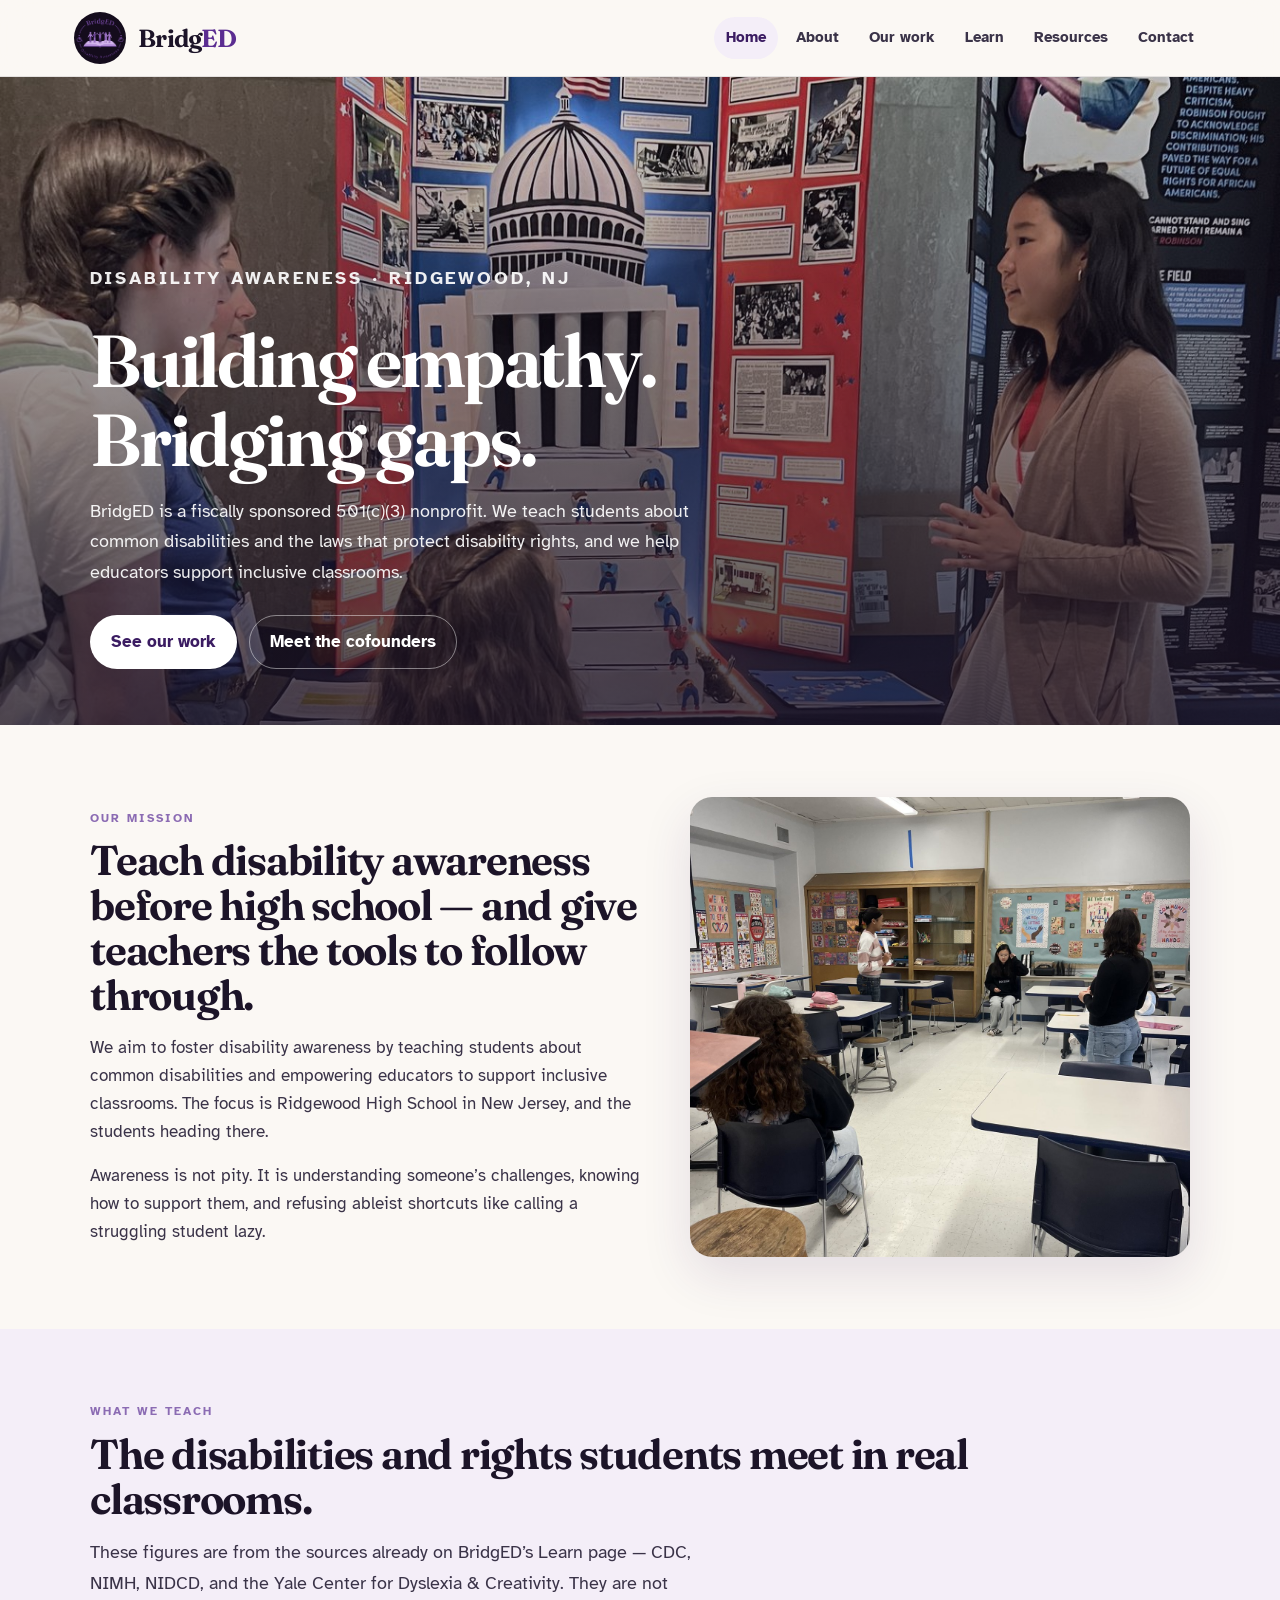
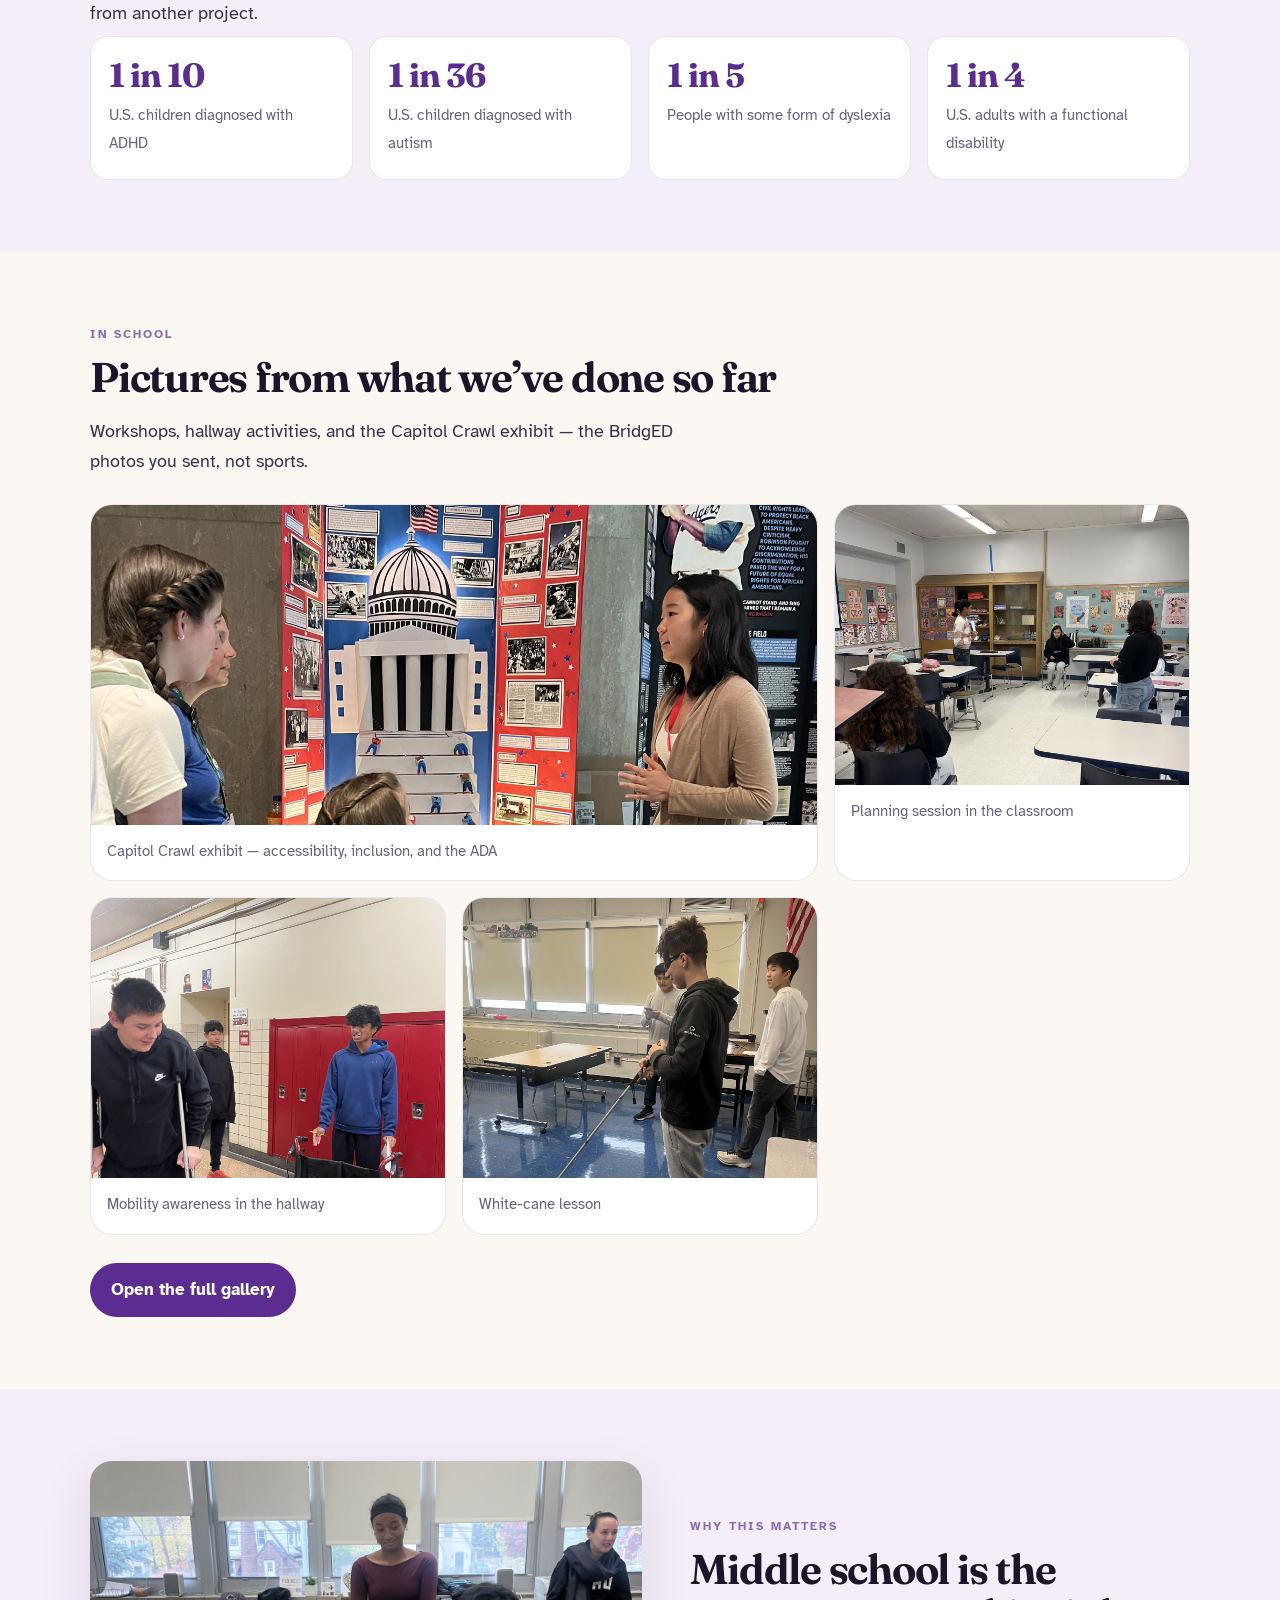
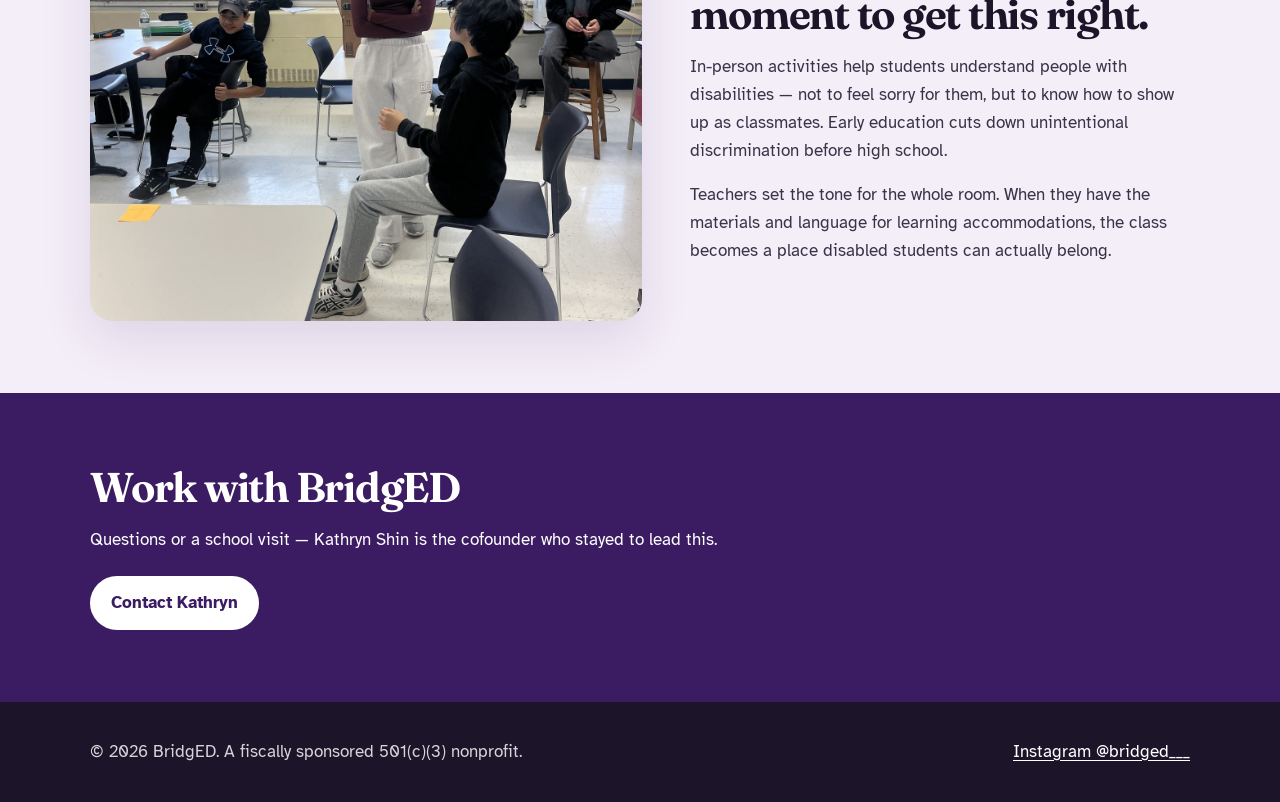
==== commit 608c6d60: "Use only BridgED workshop photos and original site facts Remove Kickin It sports copy, soccer images" ====
--- a/index.html
+++ b/index.html
@@ -36,7 +36,7 @@
       <div class="hero-inner">
         <p class="eyebrow">Disability awareness · Ridgewood, NJ</p>
         <h1>Building empathy. Bridging gaps.</h1>
-        <p>BridgED is a fiscally sponsored 501(c)(3) nonprofit that helps students and educators build inclusive classrooms — and runs clinics that bring people together on the field.</p>
+        <p>BridgED is a fiscally sponsored 501(c)(3) nonprofit. We teach students about common disabilities and the laws that protect disability rights, and we help educators support inclusive classrooms.</p>
         <div class="actions">
           <a class="button button-primary" href="work.html">See our work</a>
           <a class="button button-ghost" href="about.html">Meet the cofounders</a>
@@ -49,51 +49,48 @@
         <div class="prose">
           <p class="section-kicker">Our mission</p>
           <h2 class="section-title">Teach disability awareness before high school — and give teachers the tools to follow through.</h2>
-          <p>We teach students about common disabilities and the laws that protect disability rights. For educators, we work to make sure they have what they need to support students receiving learning accommodations at Ridgewood High School.</p>
+          <p>We aim to foster disability awareness by teaching students about common disabilities and empowering educators to support inclusive classrooms. The focus is Ridgewood High School in New Jersey, and the students heading there.</p>
           <p>Awareness is not pity. It is understanding someone’s challenges, knowing how to support them, and refusing ableist shortcuts like calling a struggling student lazy.</p>
         </div>
-        <img src="images/soccer-kids.png" alt="BridgED volunteers and a student with a soccer ball on the field" />
+        <img src="images/work-classroom-posters.jpg" alt="BridgED students working together in a classroom under posters about inclusion and community" />
       </div>
     </section>
 
     <section class="section band">
       <div class="container">
-        <p class="section-kicker">Fall 2024</p>
-        <h2 class="section-title">What the work already looks like</h2>
-        <p class="lede">Clinics, volunteers, and families showing up — with room to grow in 2025.</p>
+        <p class="section-kicker">What we teach</p>
+        <h2 class="section-title">The disabilities and rights students meet in real classrooms.</h2>
+        <p class="lede">These figures are from the sources already on BridgED’s Learn page — CDC, NIMH, NIDCD, and the Yale Center for Dyslexia &amp; Creativity. They are not from another project.</p>
         <div class="stats">
-          <div class="stat"><strong>8</strong><span>Clinics hosted</span></div>
-          <div class="stat"><strong>20</strong><span>Participants</span></div>
-          <div class="stat"><strong>100</strong><span>Volunteers</span></div>
-          <div class="stat"><strong>90%</strong><span>Family retention</span></div>
+          <div class="stat"><strong>1 in 10</strong><span>U.S. children diagnosed with ADHD</span></div>
+          <div class="stat"><strong>1 in 36</strong><span>U.S. children diagnosed with autism</span></div>
+          <div class="stat"><strong>1 in 5</strong><span>People with some form of dyslexia</span></div>
+          <div class="stat"><strong>1 in 4</strong><span>U.S. adults with a functional disability</span></div>
         </div>
       </div>
     </section>
 
     <section class="section">
       <div class="container">
-        <p class="section-kicker">From the field</p>
+        <p class="section-kicker">In school</p>
         <h2 class="section-title">Pictures from what we’ve done so far</h2>
-        <p class="lede">Soccer clinics, community days, and the six cofounders who started BridgED. Empty frames are ready for the next photos you add.</p>
+        <p class="lede">Workshops, hallway activities, and the Capitol Crawl exhibit — the BridgED photos you sent, not sports.</p>
         <div class="gallery" style="margin-top: 28px;">
           <figure class="wide">
-            <img src="images/hero-cover.png" alt="A large BridgED group on the turf after a clinic" />
-            <figcaption>Community clinic — students, volunteers, and families on the field</figcaption>
+            <img src="images/work-capitol-crawl.jpg" alt="Students presenting a Capitol Crawl exhibit about accessibility and the ADA" />
+            <figcaption>Capitol Crawl exhibit — accessibility, inclusion, and the ADA</figcaption>
           </figure>
           <figure class="tall">
-            <img src="images/volunteer.png" alt="A BridgED volunteer coaching a student through a soccer drill" />
-            <figcaption>Coaching a drill, clipboard in hand</figcaption>
+            <img src="images/work-classroom-posters.jpg" alt="Students in a classroom with posters reading We rise by lifting others" />
+            <figcaption>Planning session in the classroom</figcaption>
           </figure>
           <figure class="standard">
-            <img src="images/team-photo.png" alt="Six BridgED cofounders standing together on a field" />
-            <figcaption>The six cofounders</figcaption>
+            <img src="images/work-hallway-mobility.jpg" alt="Students in a school hallway with crutches and a wheelchair during a disability awareness activity" />
+            <figcaption>Mobility awareness in the hallway</figcaption>
           </figure>
           <figure class="standard">
-            <img src="images/accomplishments.png" alt="BridgED volunteers posing in front of a soccer goal" />
-            <figcaption>After a session on the turf</figcaption>
-          </figure>
-          <figure class="photo-slot">
-            <p>Add a photo from your next clinic here</p>
+            <img src="images/work-white-cane.jpg" alt="A student holding a white cane during a BridgED activity" />
+            <figcaption>White-cane lesson</figcaption>
           </figure>
         </div>
         <div class="actions" style="margin-top: 28px;">
@@ -104,7 +101,7 @@
 
     <section class="section band">
       <div class="container split">
-        <img src="images/header.jpg" alt="Students and a teacher working together in an inclusive classroom" />
+        <img src="images/work-workshop.jpg" alt="Students and a mentor talking together in a bright classroom" />
         <div class="prose">
           <p class="section-kicker">Why this matters</p>
           <h2 class="section-title">Middle school is the moment to get this right.</h2>
@@ -117,7 +114,7 @@
     <section class="section cta">
       <div class="container">
         <h2 class="section-title">Work with BridgED</h2>
-        <p>Questions, school visits, or a clinic to plan — Kathryn Shin is the cofounder who stayed to lead this.</p>
+        <p>Questions or a school visit — Kathryn Shin is the cofounder who stayed to lead this.</p>
         <a class="button button-primary" href="contact.html">Contact Kathryn</a>
       </div>
     </section>
--- a/style.css
+++ b/style.css
@@ -178,8 +178,8 @@
   place-items: end stretch;
   color: var(--white);
   background:
-    linear-gradient(180deg, rgba(28, 20, 40, 0.15), rgba(28, 20, 40, 0.72)),
-    url("images/hero-cover.png") center 40% / cover no-repeat;
+    linear-gradient(180deg, rgba(28, 20, 40, 0.2), rgba(28, 20, 40, 0.78)),
+    url("images/work-capitol-crawl.jpg") center 35% / cover no-repeat;
 }
 
 .hero-inner {
@@ -390,8 +390,9 @@
 
 .gallery img {
   width: 100%;
-  height: 240px;
+  height: 280px;
   object-fit: cover;
+  object-position: center 30%;
 }
 
 .gallery figcaption,
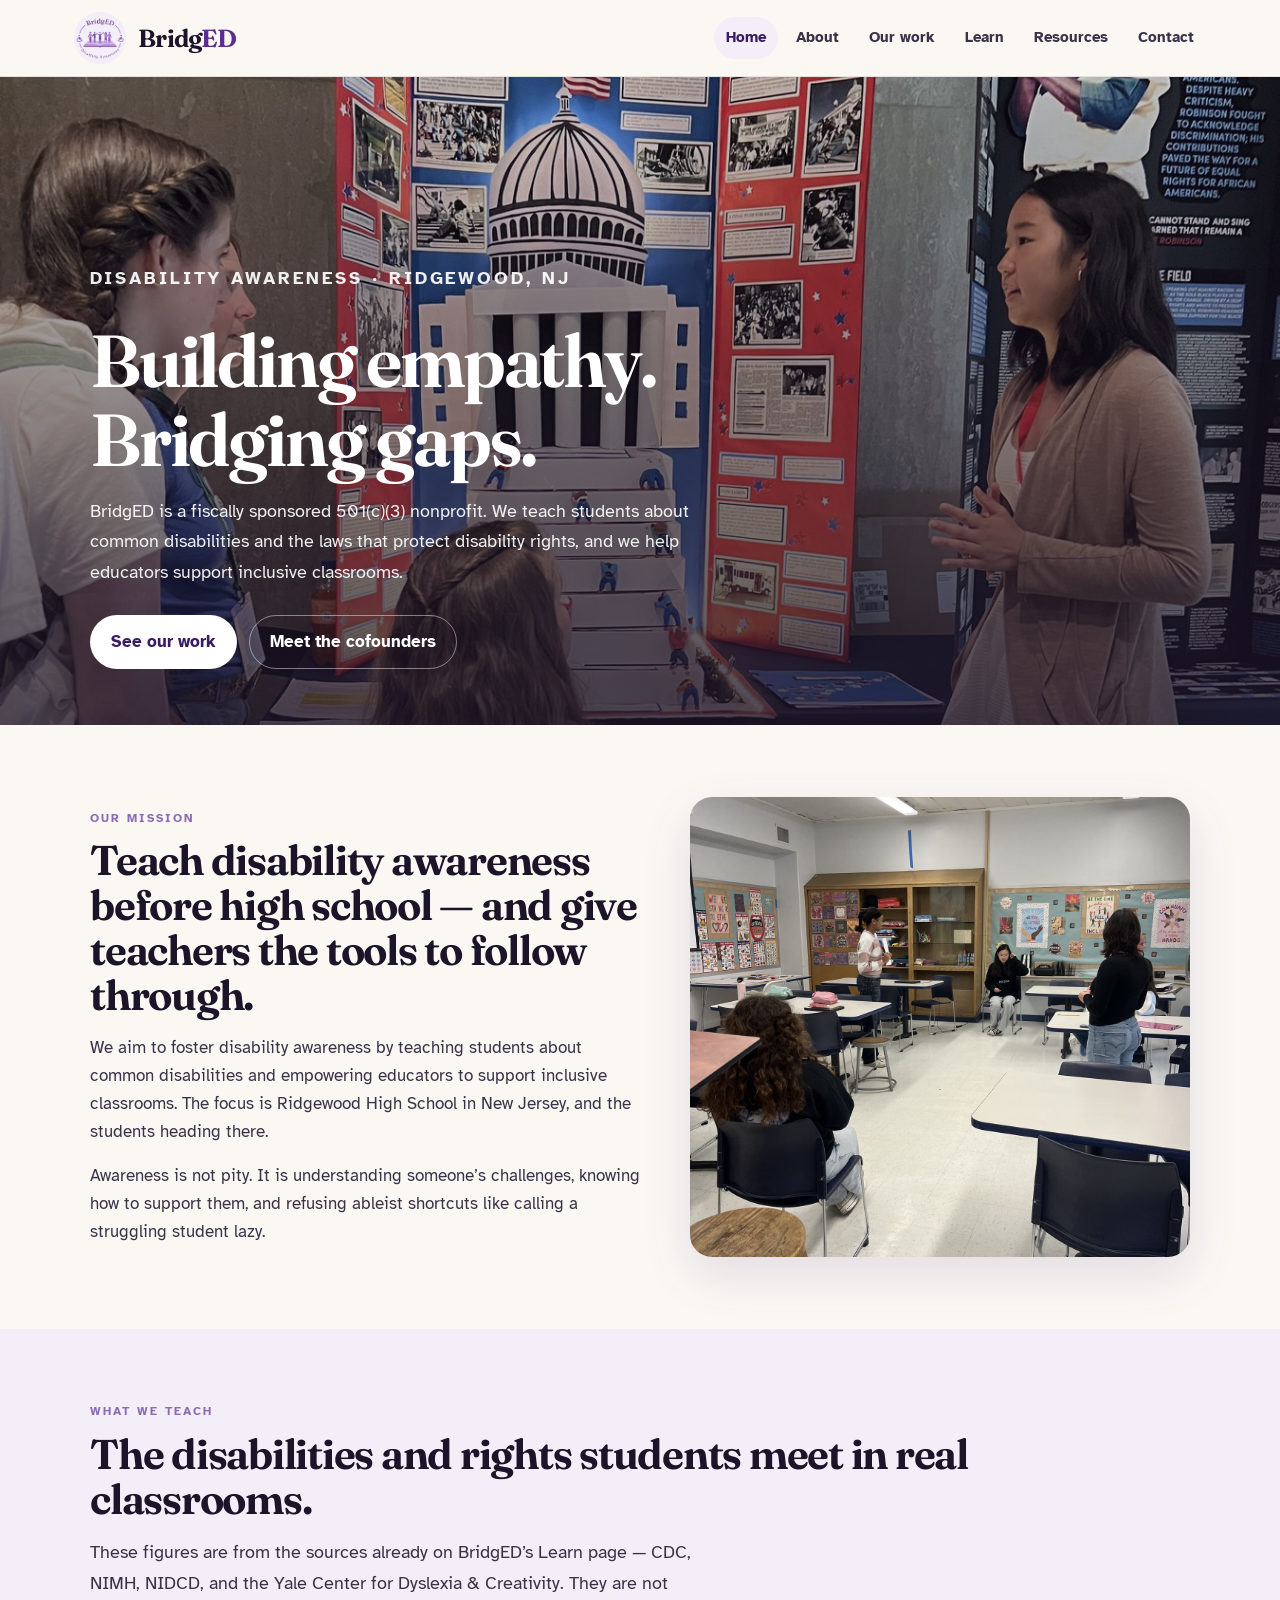
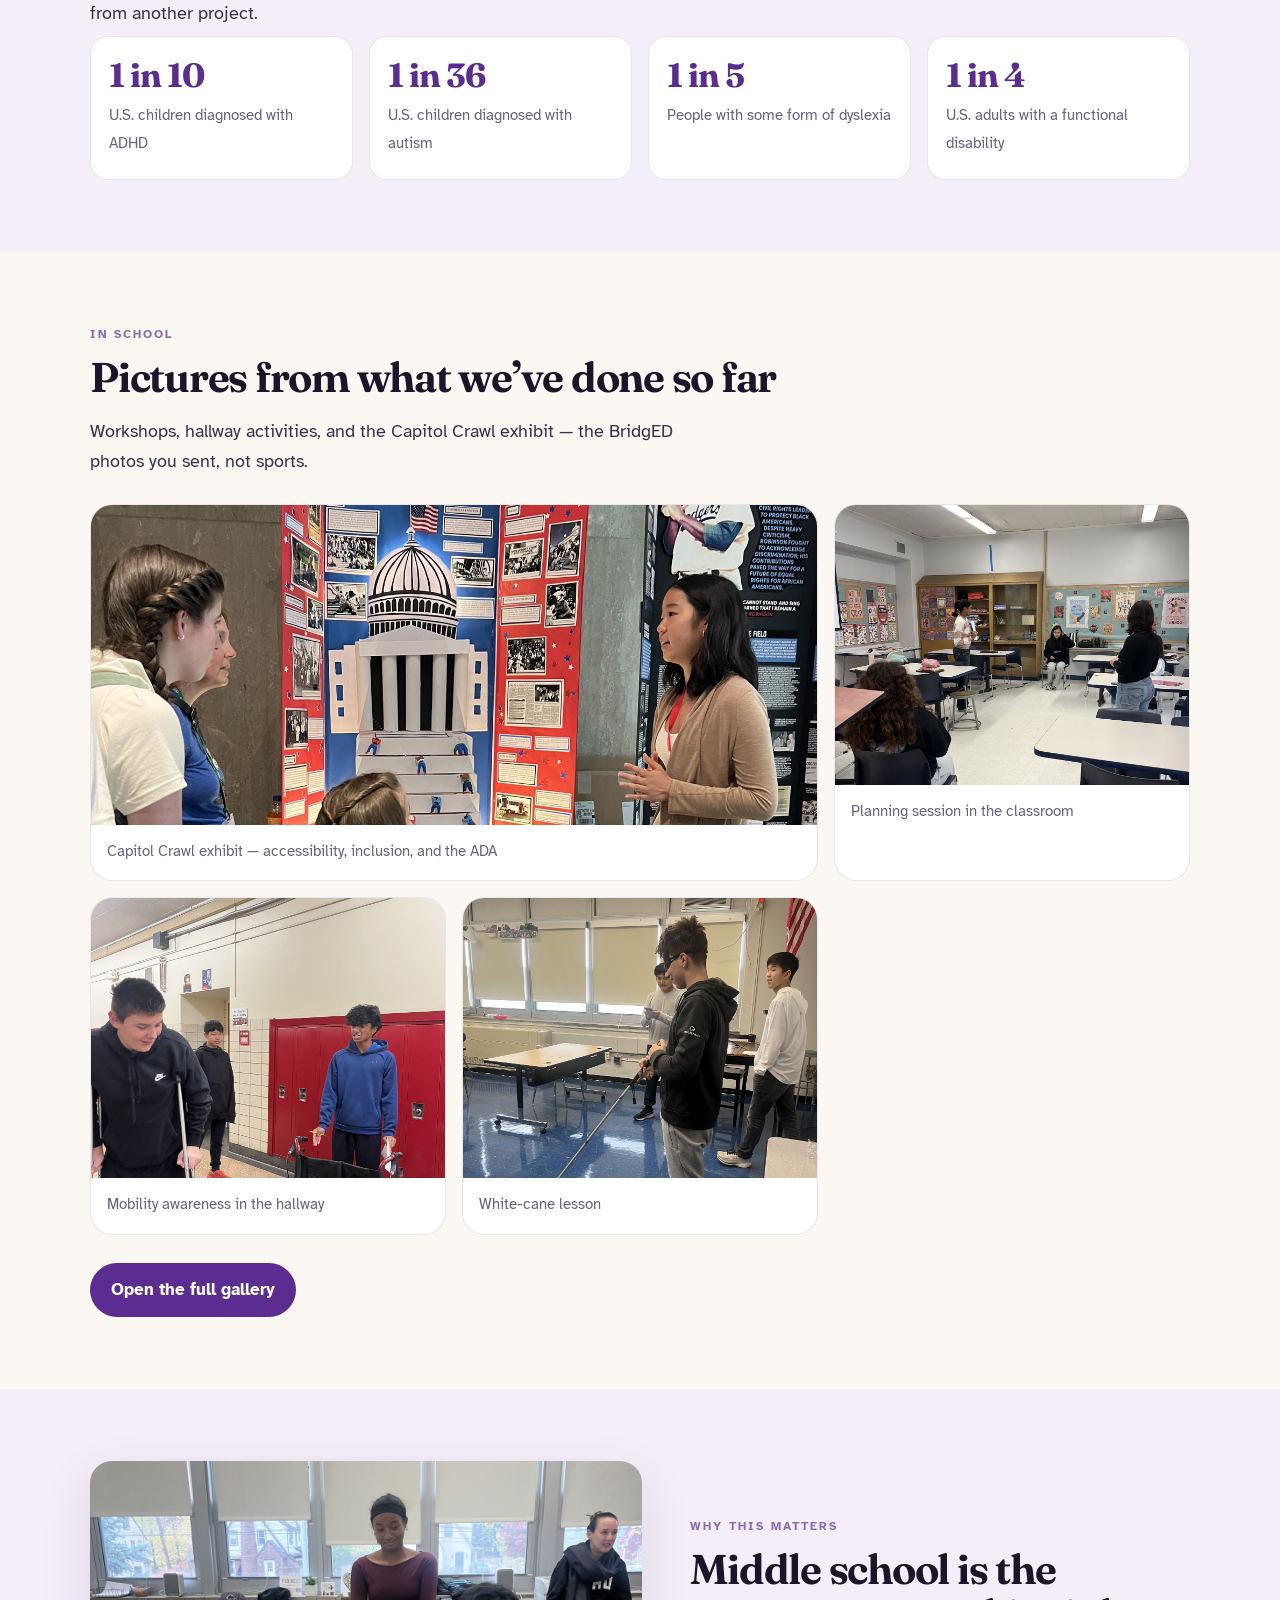
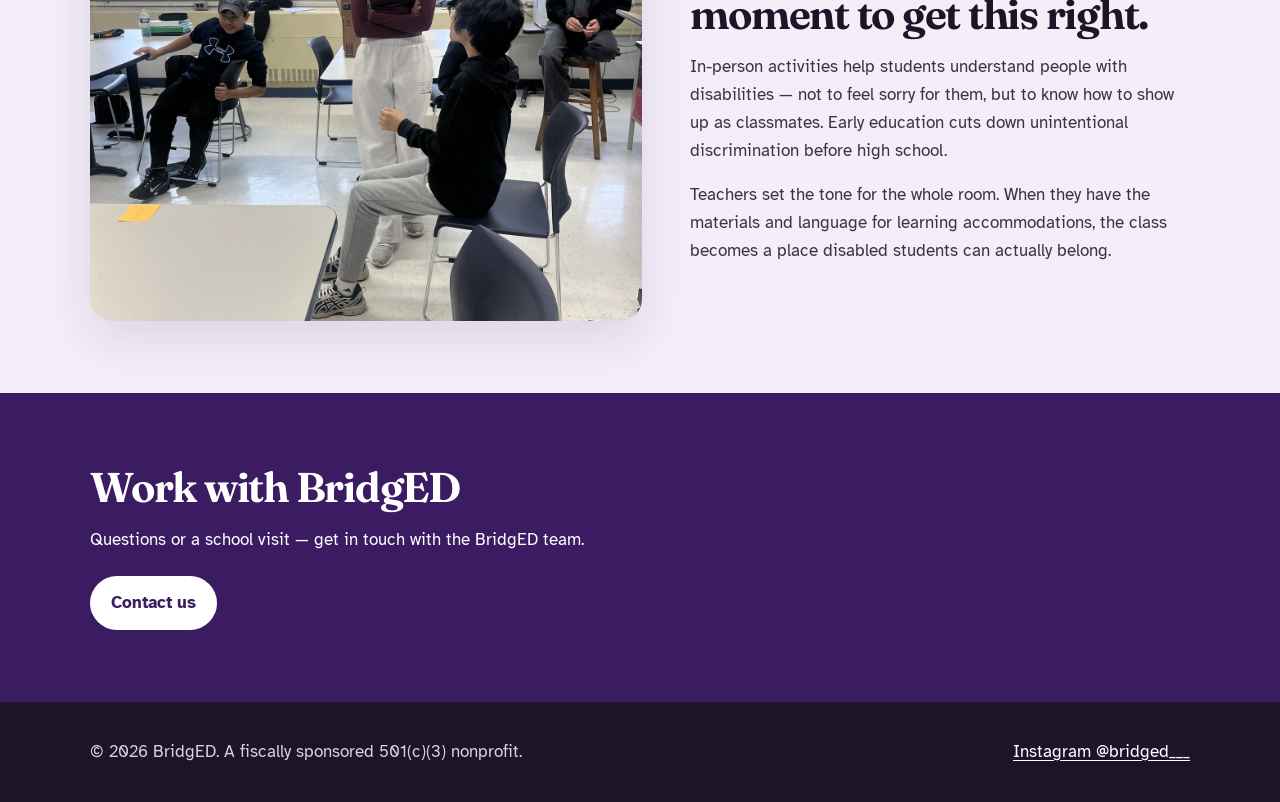
==== commit 74f05819: "Equal cofounder cards and a light-purple logo List all six cofounders in one grid with titles, fill " ====
--- a/index.html
+++ b/index.html
@@ -114,8 +114,8 @@
     <section class="section cta">
       <div class="container">
         <h2 class="section-title">Work with BridgED</h2>
-        <p>Questions or a school visit — Kathryn Shin is the cofounder who stayed to lead this.</p>
-        <a class="button button-primary" href="contact.html">Contact Kathryn</a>
+        <p>Questions or a school visit — get in touch with the BridgED team.</p>
+        <a class="button button-primary" href="contact.html">Contact us</a>
       </div>
     </section>
   </main>
--- a/style.css
+++ b/style.css
@@ -109,7 +109,7 @@
   height: 52px;
   object-fit: cover;
   border-radius: 50%;
-  background: #140c1c;
+  background: #f4eef8;
   flex-shrink: 0;
 }
 
@@ -575,7 +575,7 @@
 
 .contact-grid {
   display: grid;
-  grid-template-columns: 1.1fr 0.9fr;
+  grid-template-columns: repeat(3, 1fr);
   gap: 24px;
 }
 
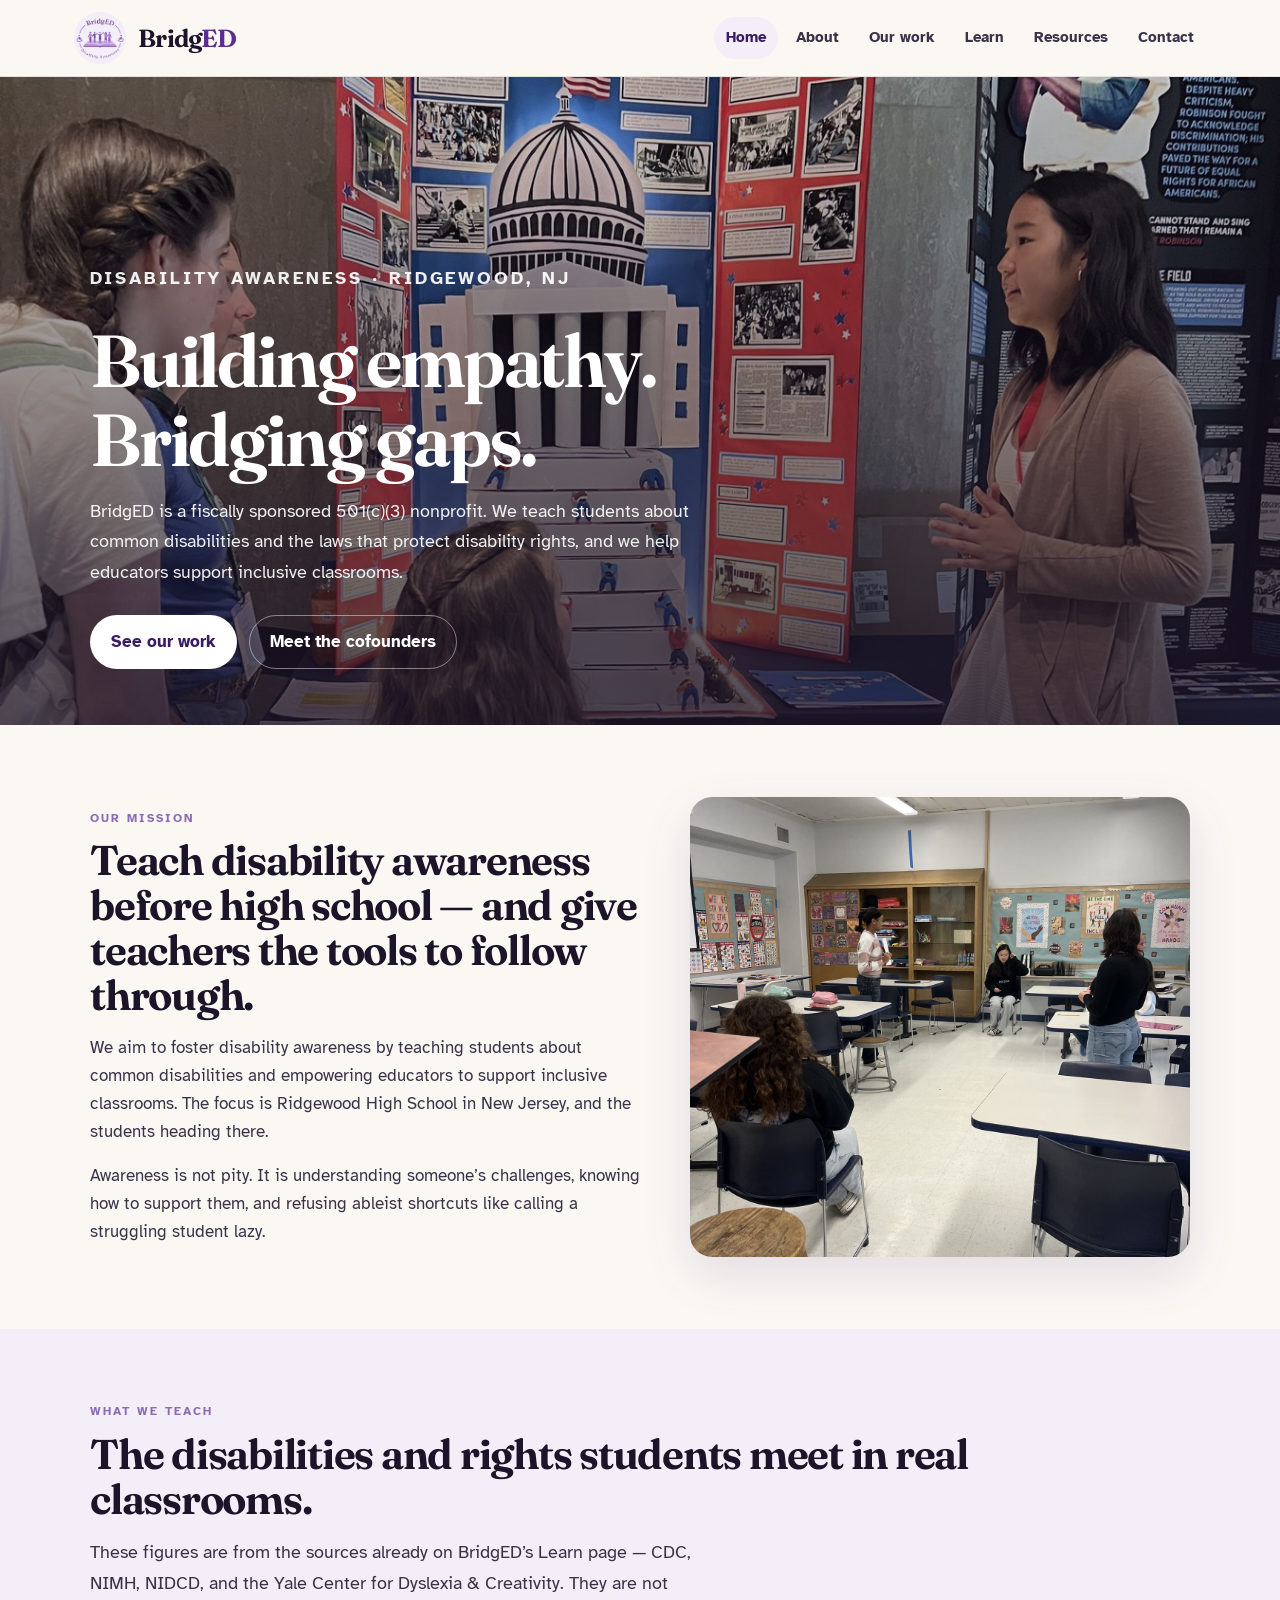
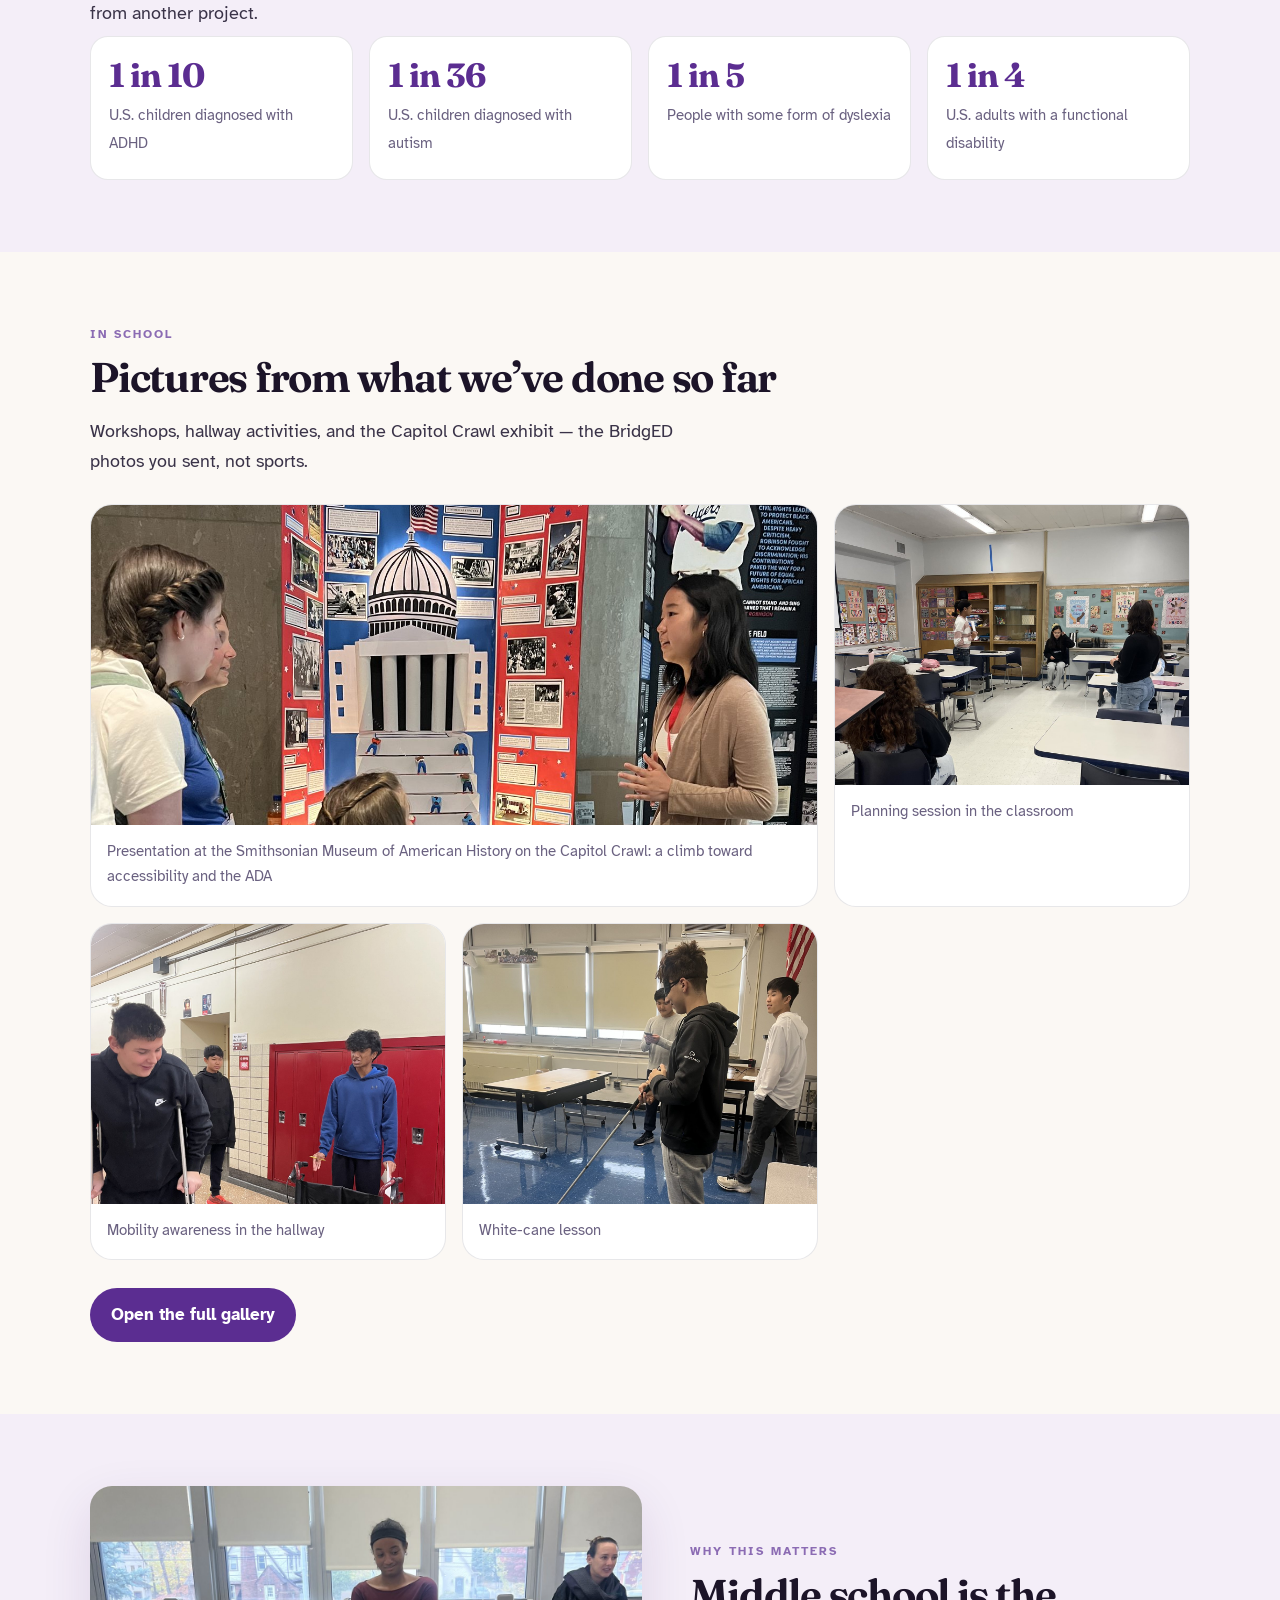
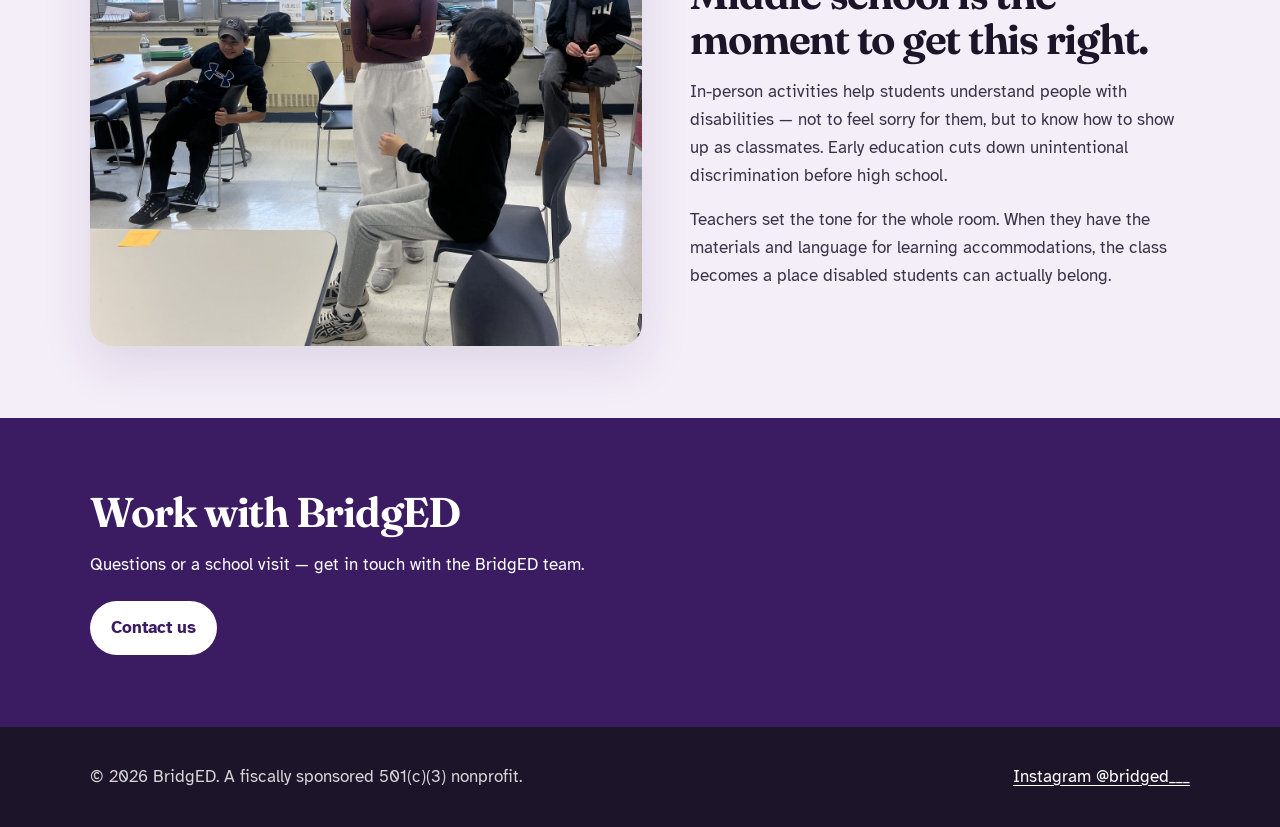
==== commit 424ec2a1: "Rename Capitol Crawl photo caption to the Smithsonian presentation title" ====
--- a/index.html
+++ b/index.html
@@ -77,8 +77,8 @@
         <p class="lede">Workshops, hallway activities, and the Capitol Crawl exhibit — the BridgED photos you sent, not sports.</p>
         <div class="gallery" style="margin-top: 28px;">
           <figure class="wide">
-            <img src="images/work-capitol-crawl.jpg" alt="Students presenting a Capitol Crawl exhibit about accessibility and the ADA" />
-            <figcaption>Capitol Crawl exhibit — accessibility, inclusion, and the ADA</figcaption>
+            <img src="images/work-capitol-crawl.jpg" alt="Presentation at the Smithsonian Museum of American History on the Capitol Crawl: a climb toward accessibility and the ADA" />
+            <figcaption>Presentation at the Smithsonian Museum of American History on the Capitol Crawl: a climb toward accessibility and the ADA</figcaption>
           </figure>
           <figure class="tall">
             <img src="images/work-classroom-posters.jpg" alt="Students in a classroom with posters reading We rise by lifting others" />
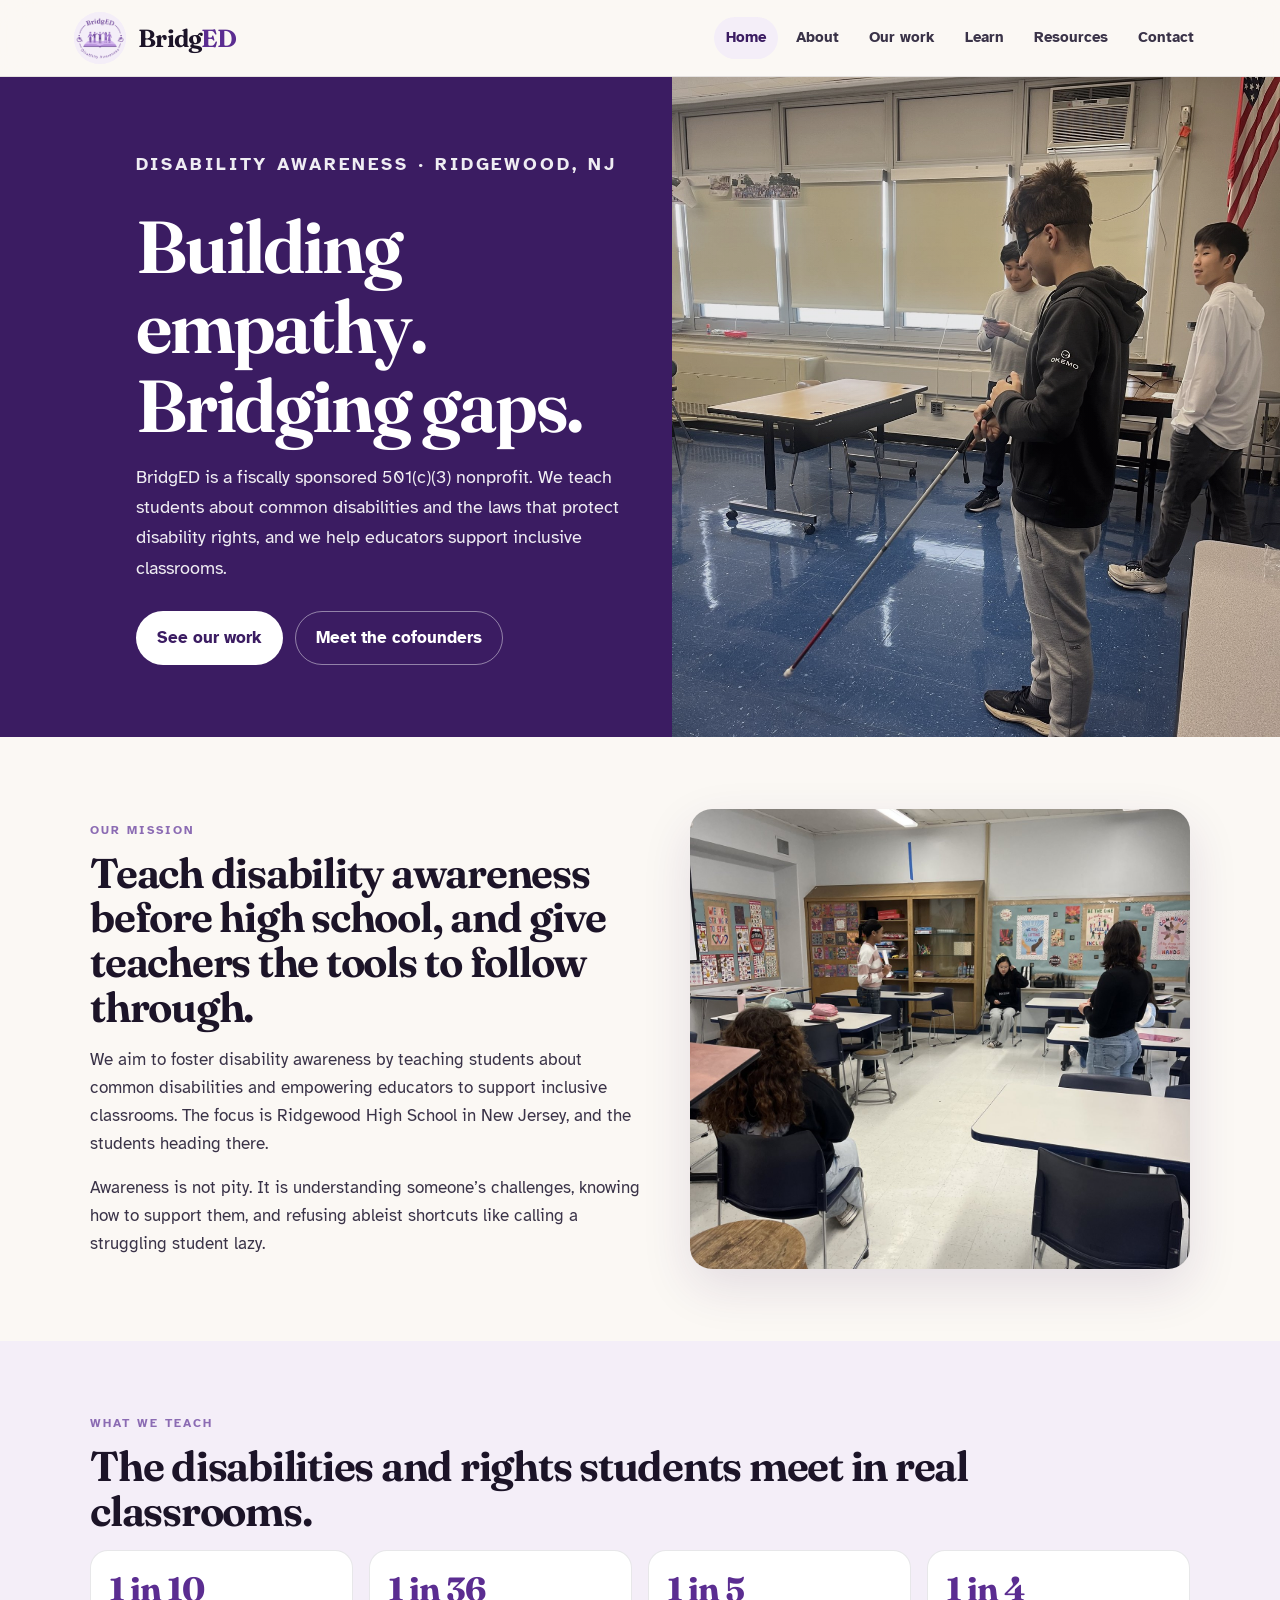
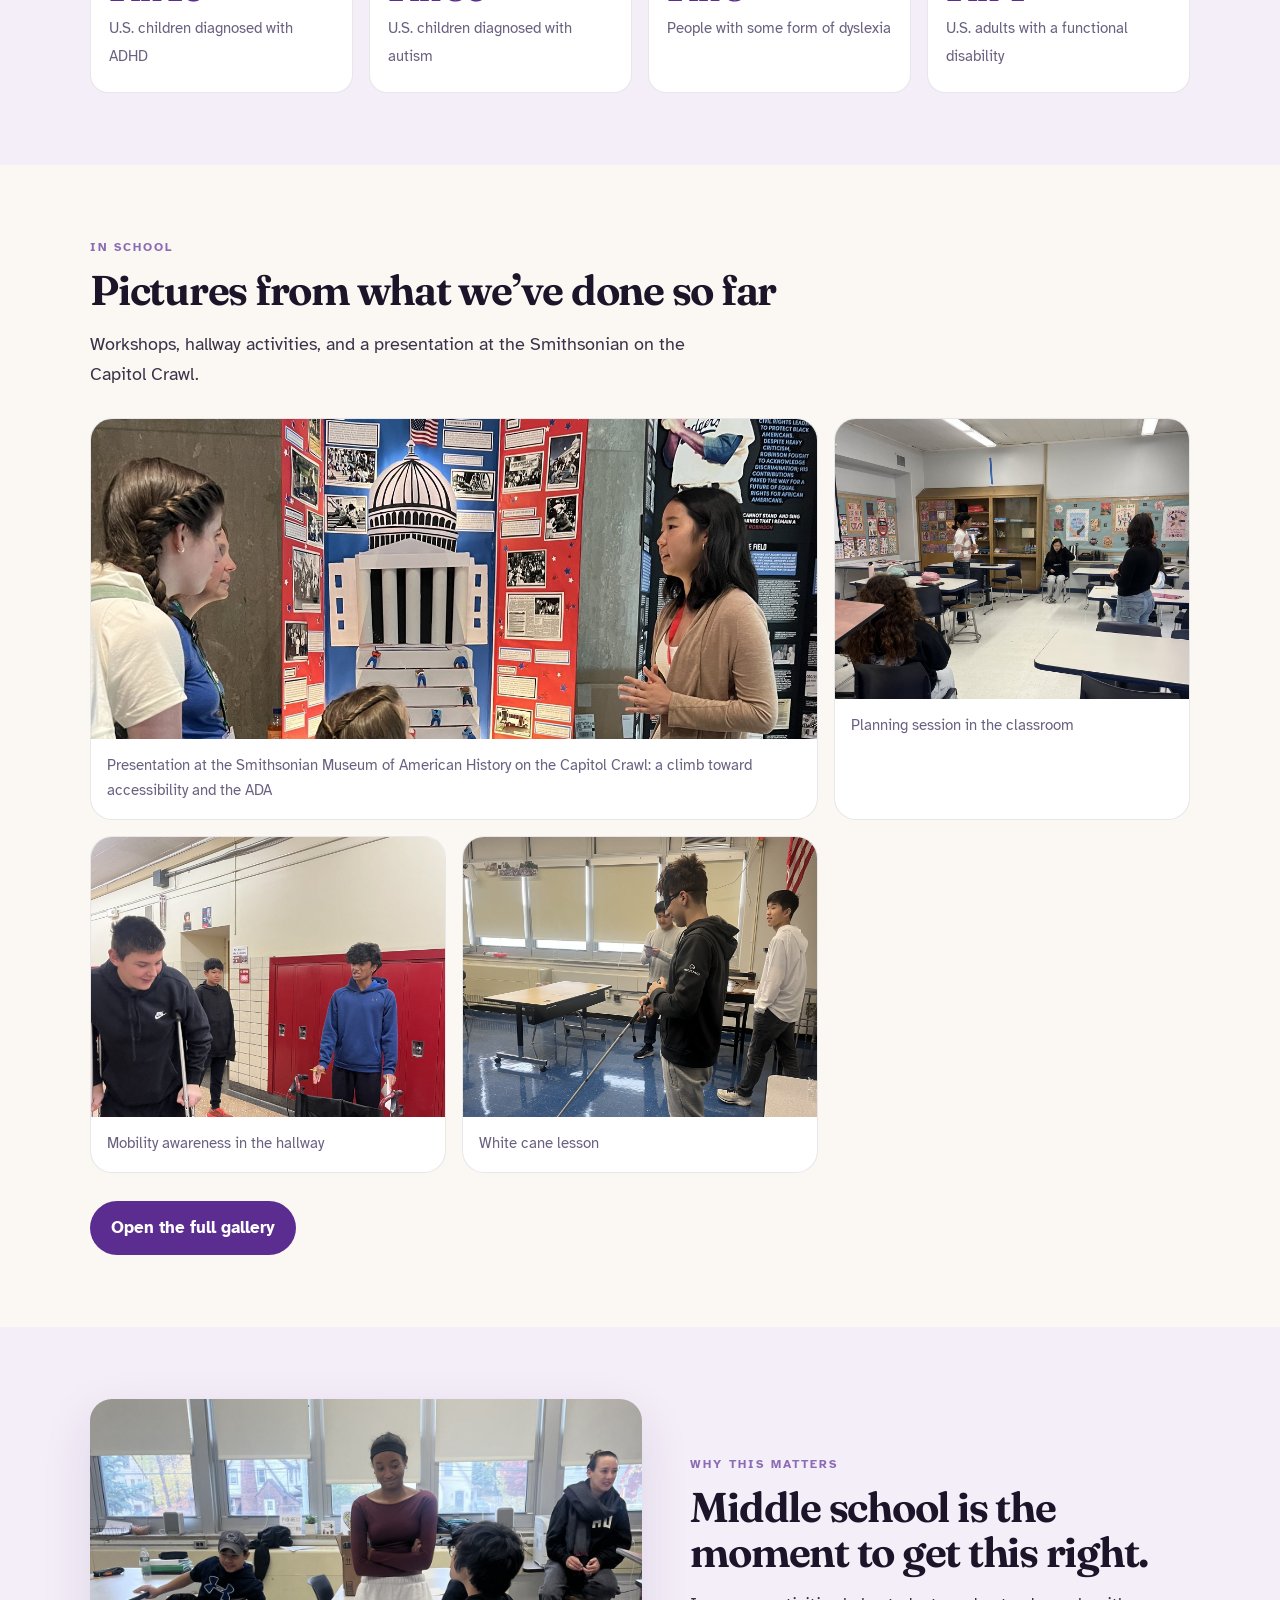
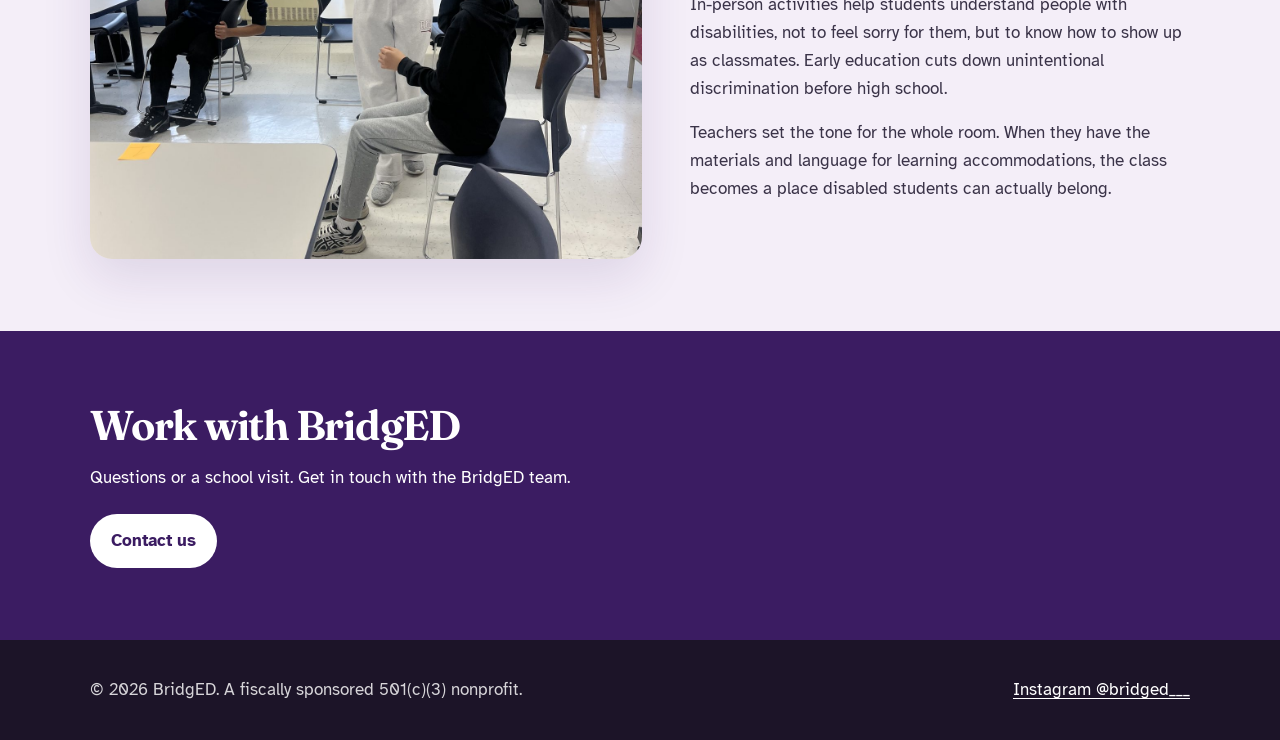
==== commit 40a28714: "Unify bio portraits and split the home banner around the cane photo Crop cofounder photos to one siz" ====
--- a/index.html
+++ b/index.html
@@ -33,7 +33,7 @@
 
   <main id="main">
     <section class="hero">
-      <div class="hero-inner">
+      <div class="hero-copy">
         <p class="eyebrow">Disability awareness · Ridgewood, NJ</p>
         <h1>Building empathy. Bridging gaps.</h1>
         <p>BridgED is a fiscally sponsored 501(c)(3) nonprofit. We teach students about common disabilities and the laws that protect disability rights, and we help educators support inclusive classrooms.</p>
@@ -42,13 +42,14 @@
           <a class="button button-ghost" href="about.html">Meet the cofounders</a>
         </div>
       </div>
+      <div class="hero-photo" role="img" aria-label="Students practicing a white cane lesson during a BridgED activity"></div>
     </section>
 
     <section class="section">
       <div class="container split">
         <div class="prose">
           <p class="section-kicker">Our mission</p>
-          <h2 class="section-title">Teach disability awareness before high school — and give teachers the tools to follow through.</h2>
+          <h2 class="section-title">Teach disability awareness before high school, and give teachers the tools to follow through.</h2>
           <p>We aim to foster disability awareness by teaching students about common disabilities and empowering educators to support inclusive classrooms. The focus is Ridgewood High School in New Jersey, and the students heading there.</p>
           <p>Awareness is not pity. It is understanding someone’s challenges, knowing how to support them, and refusing ableist shortcuts like calling a struggling student lazy.</p>
         </div>
@@ -60,7 +61,6 @@
       <div class="container">
         <p class="section-kicker">What we teach</p>
         <h2 class="section-title">The disabilities and rights students meet in real classrooms.</h2>
-        <p class="lede">These figures are from the sources already on BridgED’s Learn page — CDC, NIMH, NIDCD, and the Yale Center for Dyslexia &amp; Creativity. They are not from another project.</p>
         <div class="stats">
           <div class="stat"><strong>1 in 10</strong><span>U.S. children diagnosed with ADHD</span></div>
           <div class="stat"><strong>1 in 36</strong><span>U.S. children diagnosed with autism</span></div>
@@ -74,7 +74,7 @@
       <div class="container">
         <p class="section-kicker">In school</p>
         <h2 class="section-title">Pictures from what we’ve done so far</h2>
-        <p class="lede">Workshops, hallway activities, and the Capitol Crawl exhibit — the BridgED photos you sent, not sports.</p>
+        <p class="lede">Workshops, hallway activities, and a presentation at the Smithsonian on the Capitol Crawl.</p>
         <div class="gallery" style="margin-top: 28px;">
           <figure class="wide">
             <img src="images/work-capitol-crawl.jpg" alt="Presentation at the Smithsonian Museum of American History on the Capitol Crawl: a climb toward accessibility and the ADA" />
@@ -90,7 +90,7 @@
           </figure>
           <figure class="standard">
             <img src="images/work-white-cane.jpg" alt="A student holding a white cane during a BridgED activity" />
-            <figcaption>White-cane lesson</figcaption>
+            <figcaption>White cane lesson</figcaption>
           </figure>
         </div>
         <div class="actions" style="margin-top: 28px;">
@@ -105,7 +105,7 @@
         <div class="prose">
           <p class="section-kicker">Why this matters</p>
           <h2 class="section-title">Middle school is the moment to get this right.</h2>
-          <p>In-person activities help students understand people with disabilities — not to feel sorry for them, but to know how to show up as classmates. Early education cuts down unintentional discrimination before high school.</p>
+          <p>In-person activities help students understand people with disabilities, not to feel sorry for them, but to know how to show up as classmates. Early education cuts down unintentional discrimination before high school.</p>
           <p>Teachers set the tone for the whole room. When they have the materials and language for learning accommodations, the class becomes a place disabled students can actually belong.</p>
         </div>
       </div>
@@ -114,7 +114,7 @@
     <section class="section cta">
       <div class="container">
         <h2 class="section-title">Work with BridgED</h2>
-        <p>Questions or a school visit — get in touch with the BridgED team.</p>
+        <p>Questions or a school visit. Get in touch with the BridgED team.</p>
         <a class="button button-primary" href="contact.html">Contact us</a>
       </div>
     </section>
--- a/style.css
+++ b/style.css
@@ -172,20 +172,27 @@
 }
 
 .hero {
-  position: relative;
-  min-height: 72vh;
-  display: grid;
-  place-items: end stretch;
-  color: var(--white);
+  display: grid;
+  grid-template-columns: minmax(0, 1.05fr) minmax(0, 0.95fr);
+  min-height: 640px;
+  background: var(--plum-deep);
+  color: var(--white);
+}
+
+.hero-copy {
+  width: min(560px, 100%);
+  margin-left: auto;
+  padding: 72px 40px 72px 24px;
+  display: flex;
+  flex-direction: column;
+  justify-content: center;
+}
+
+.hero-photo {
+  min-height: 420px;
   background:
-    linear-gradient(180deg, rgba(28, 20, 40, 0.2), rgba(28, 20, 40, 0.78)),
-    url("images/work-capitol-crawl.jpg") center 35% / cover no-repeat;
-}
-
-.hero-inner {
-  width: min(1100px, calc(100% - 40px));
-  margin: 0 auto;
-  padding: 72px 0 56px;
+    linear-gradient(180deg, rgba(28, 20, 40, 0.05), rgba(28, 20, 40, 0.18)),
+    url("images/hero-banner.jpg") center 30% / cover no-repeat;
 }
 
 .eyebrow {
@@ -454,9 +461,10 @@
 .person img,
 .person-placeholder {
   width: 100%;
-  height: 280px;
+  aspect-ratio: 4 / 5;
+  height: auto;
   object-fit: cover;
-  object-position: center top;
+  object-position: center 18%;
   background: #ece4f4;
 }
 
@@ -704,8 +712,19 @@
   }
 
   .hero {
-    min-height: 82vh;
-    background-position: center 30%;
+    grid-template-columns: 1fr;
+    min-height: 0;
+  }
+
+  .hero-copy {
+    width: min(1100px, calc(100% - 40px));
+    margin: 0 auto;
+    padding: 40px 0 48px;
+  }
+
+  .hero-photo {
+    order: -1;
+    min-height: 340px;
   }
 }
 
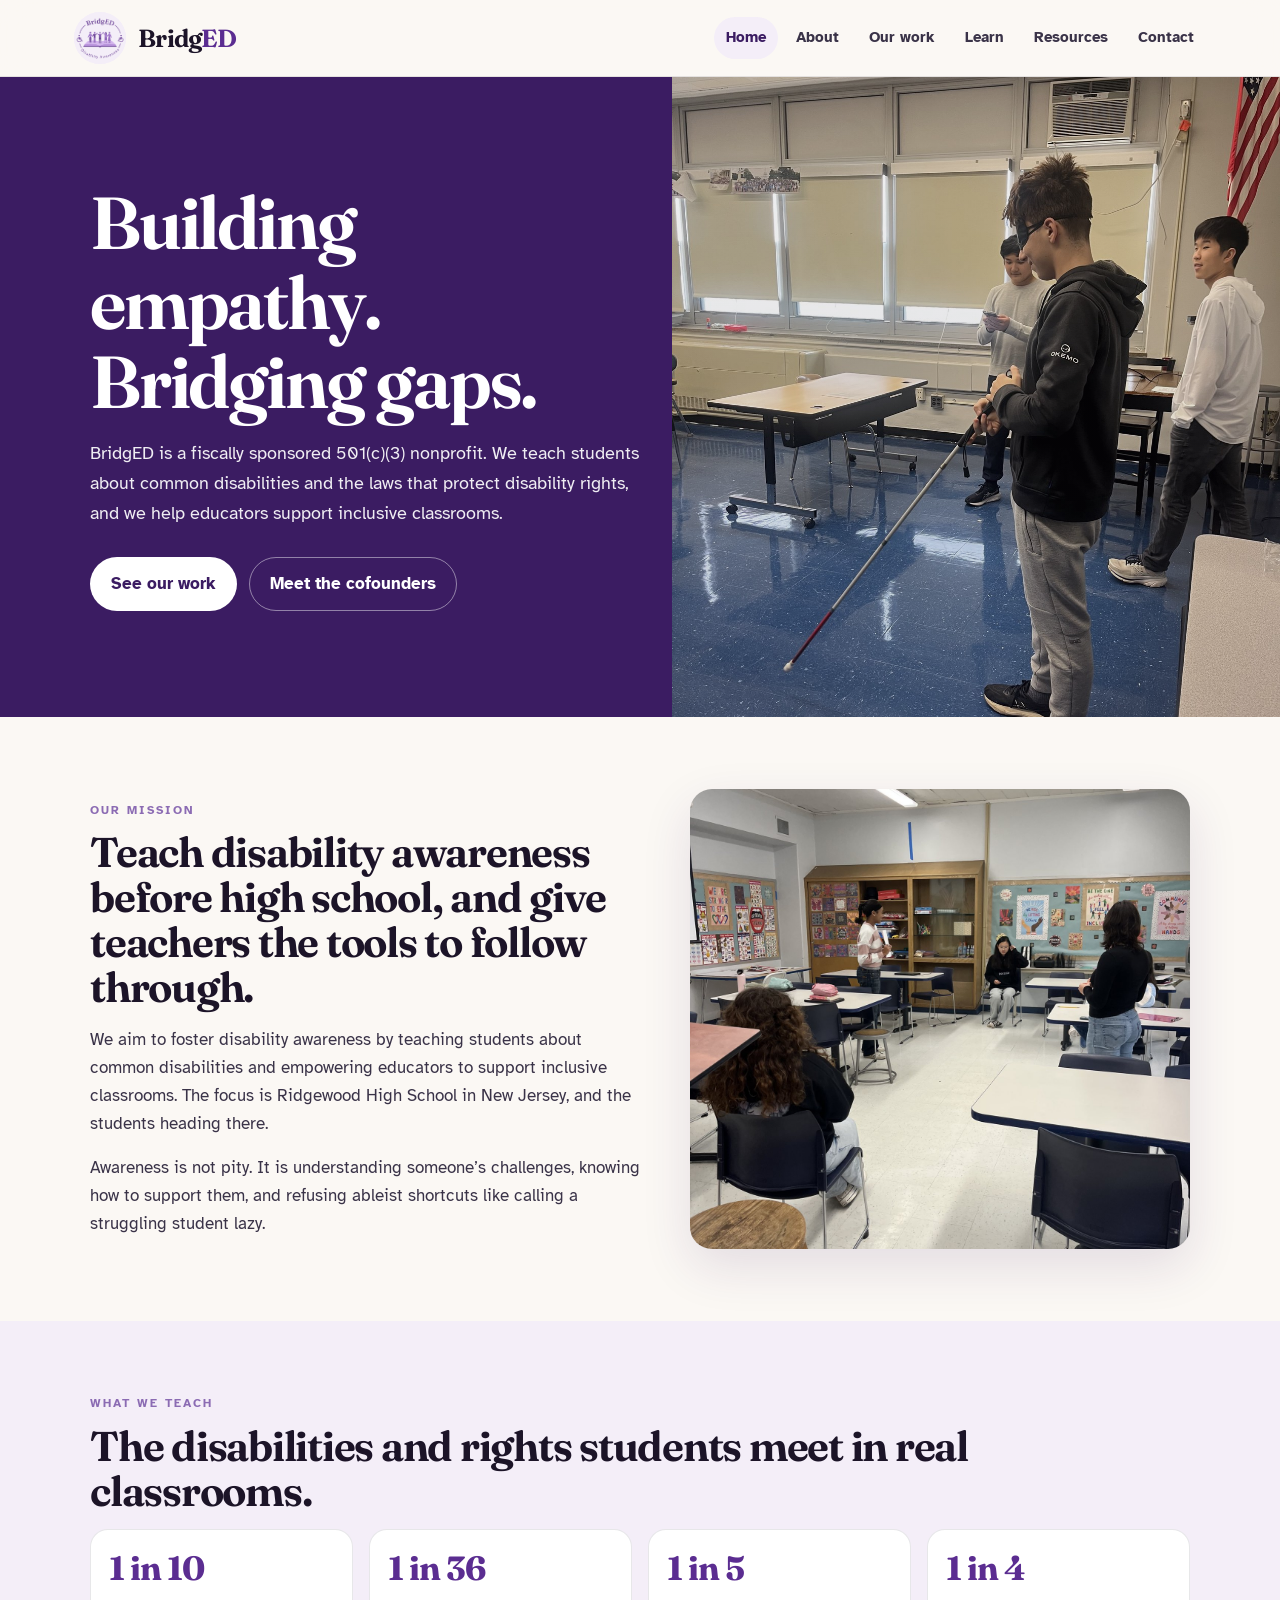
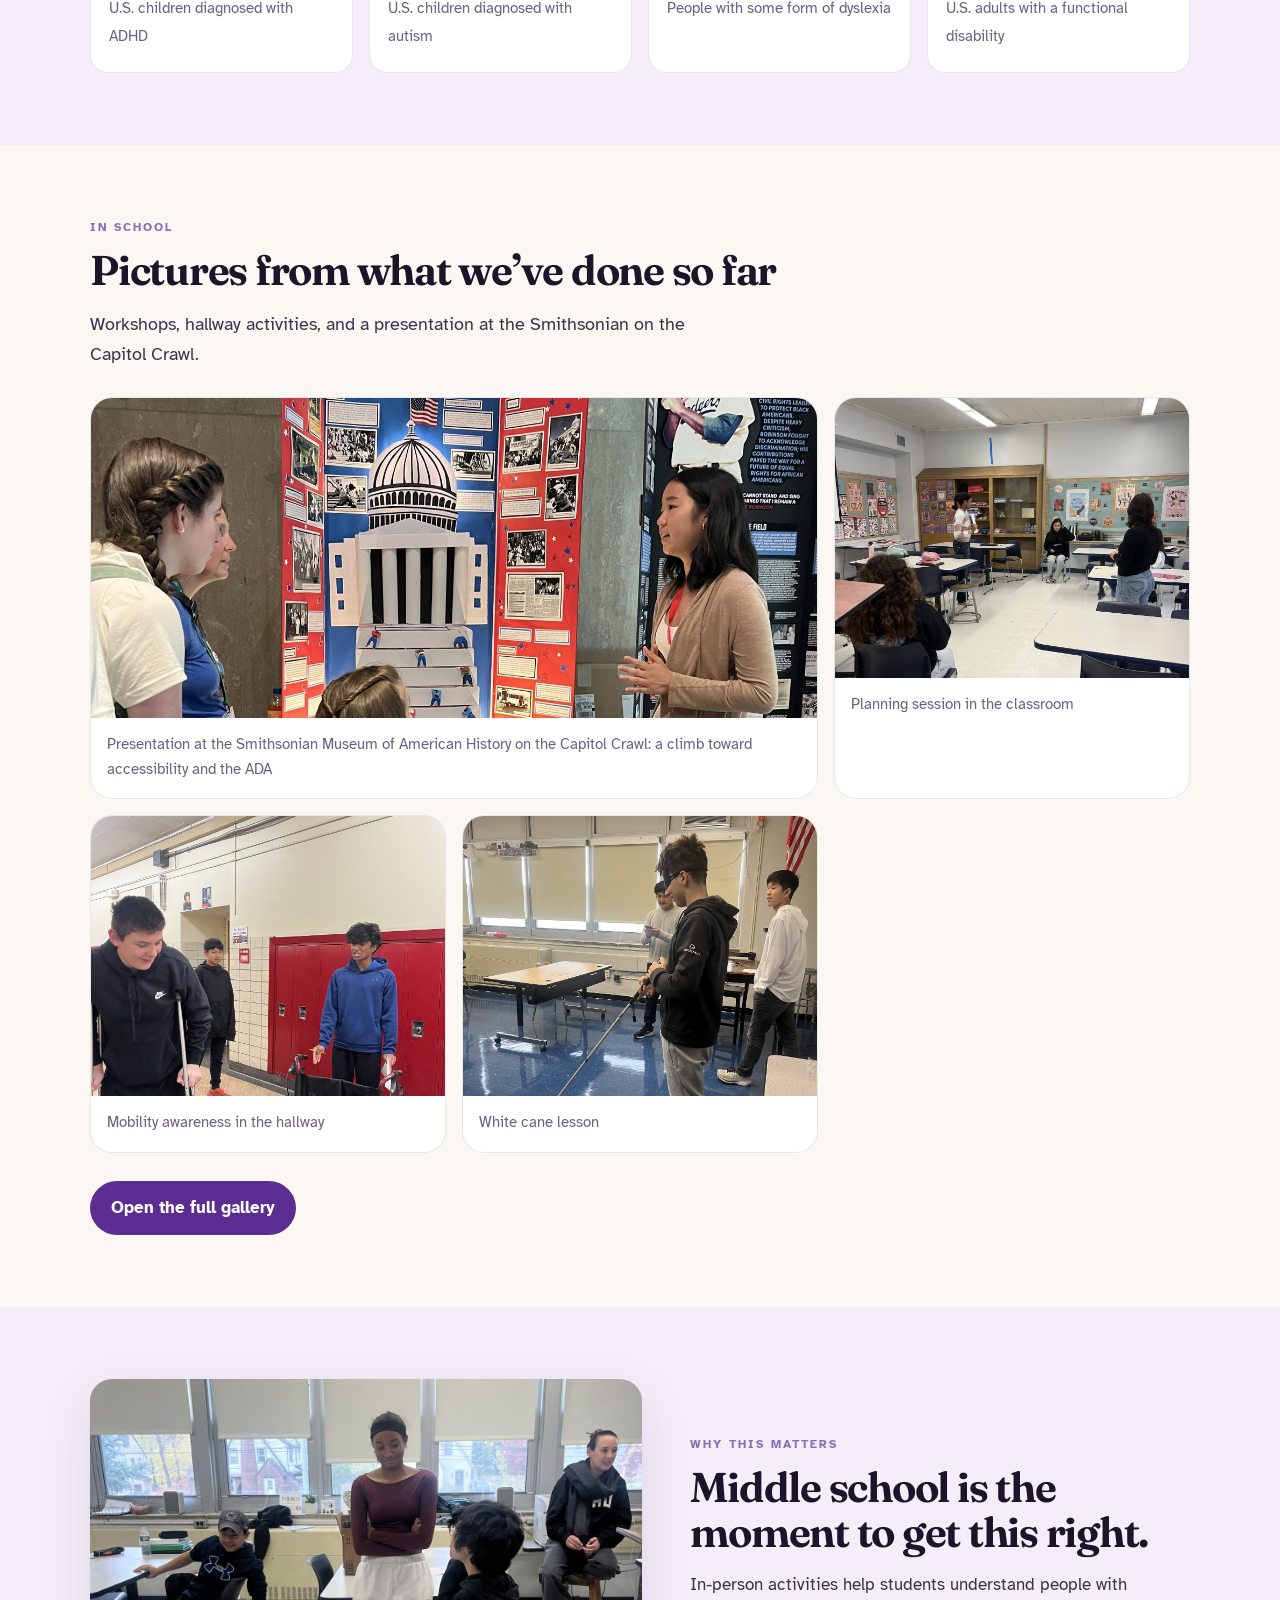
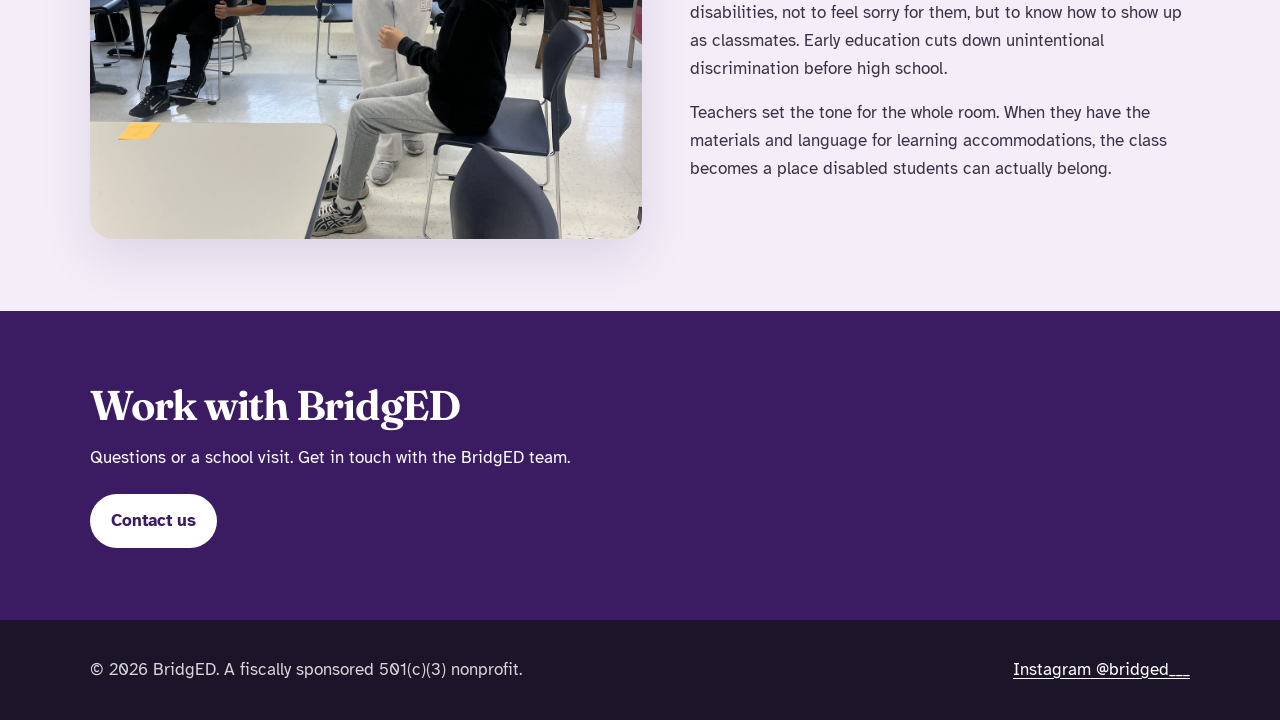
==== commit 9495de25: "Remove the hero location eyebrow" ====
--- a/index.html
+++ b/index.html
@@ -34,7 +34,6 @@
   <main id="main">
     <section class="hero">
       <div class="hero-copy">
-        <p class="eyebrow">Disability awareness · Ridgewood, NJ</p>
         <h1>Building empathy. Bridging gaps.</h1>
         <p>BridgED is a fiscally sponsored 501(c)(3) nonprofit. We teach students about common disabilities and the laws that protect disability rights, and we help educators support inclusive classrooms.</p>
         <div class="actions">
--- a/style.css
+++ b/style.css
@@ -180,9 +180,10 @@
 }
 
 .hero-copy {
-  width: min(560px, 100%);
-  margin-left: auto;
-  padding: 72px 40px 72px 24px;
+  width: auto;
+  max-width: none;
+  margin: 0;
+  padding: 72px 32px 72px max(20px, calc((100vw - 1100px) / 2));
   display: flex;
   flex-direction: column;
   justify-content: center;
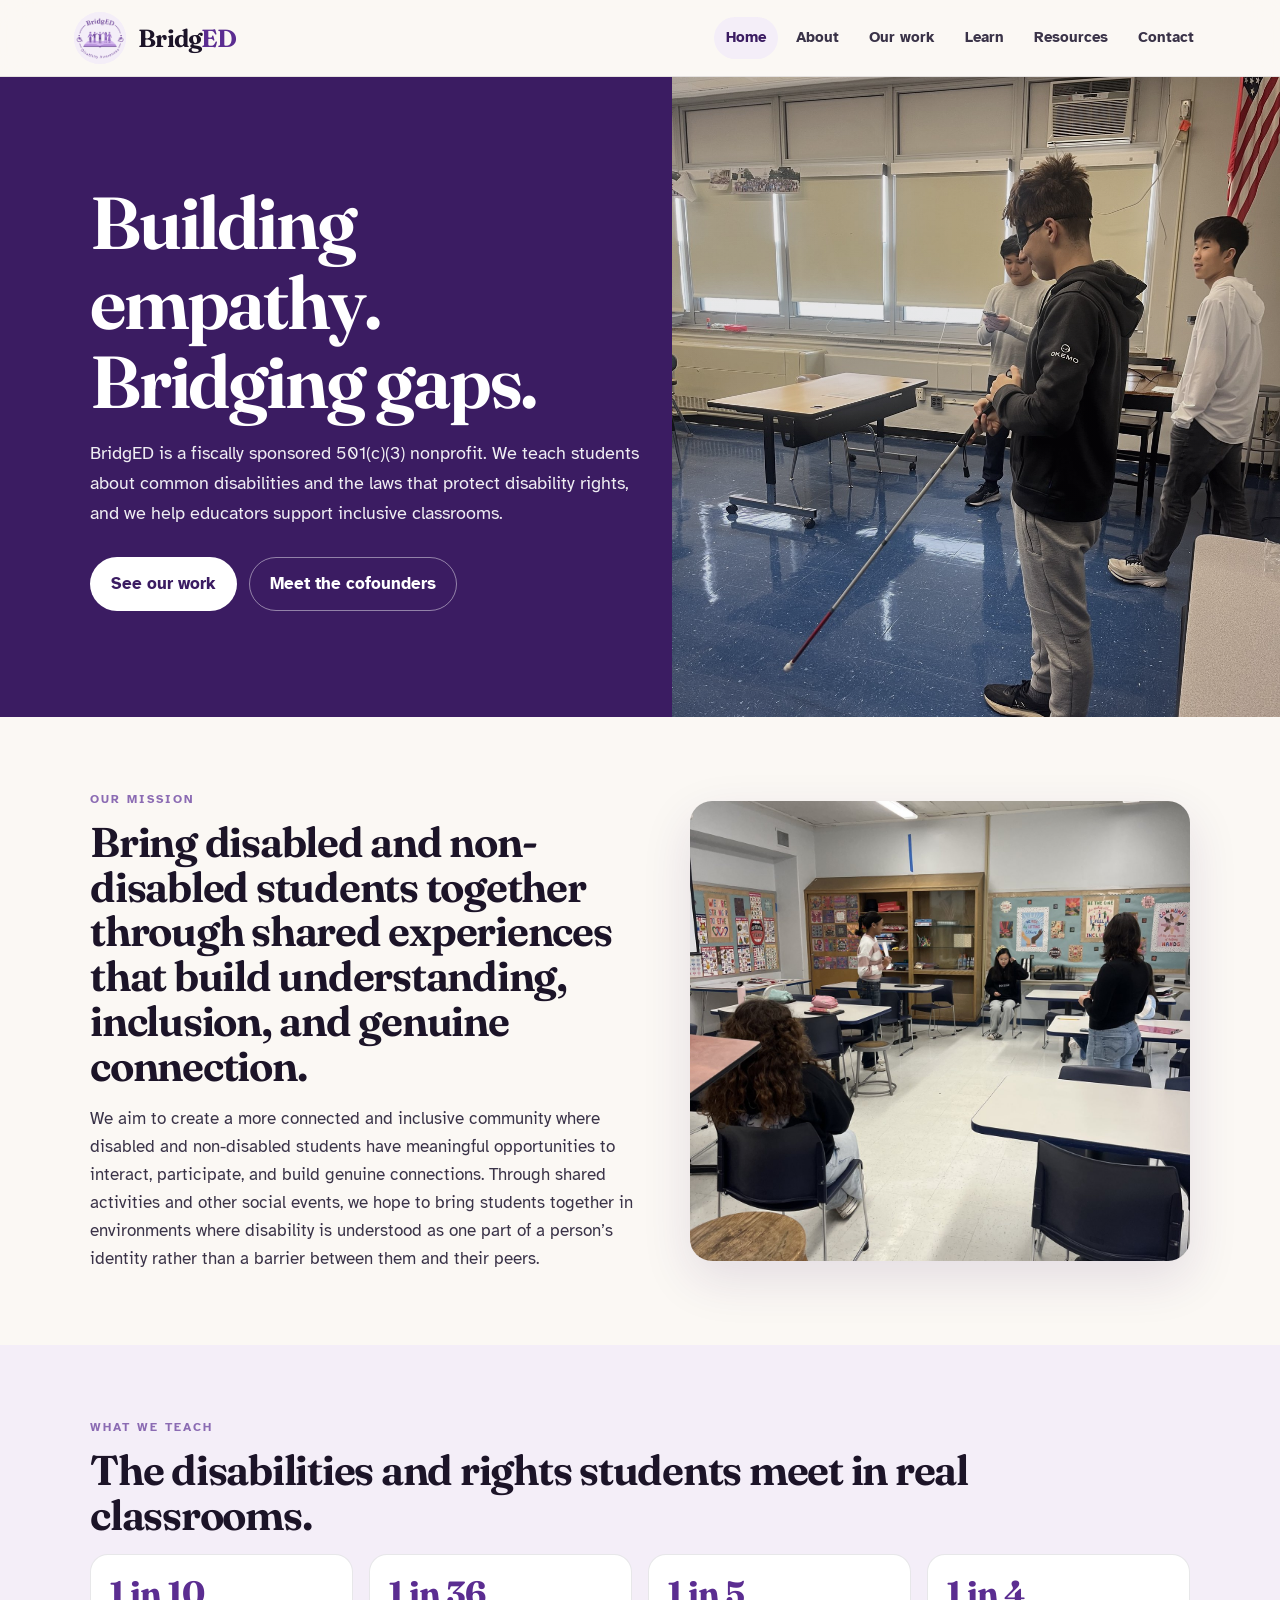
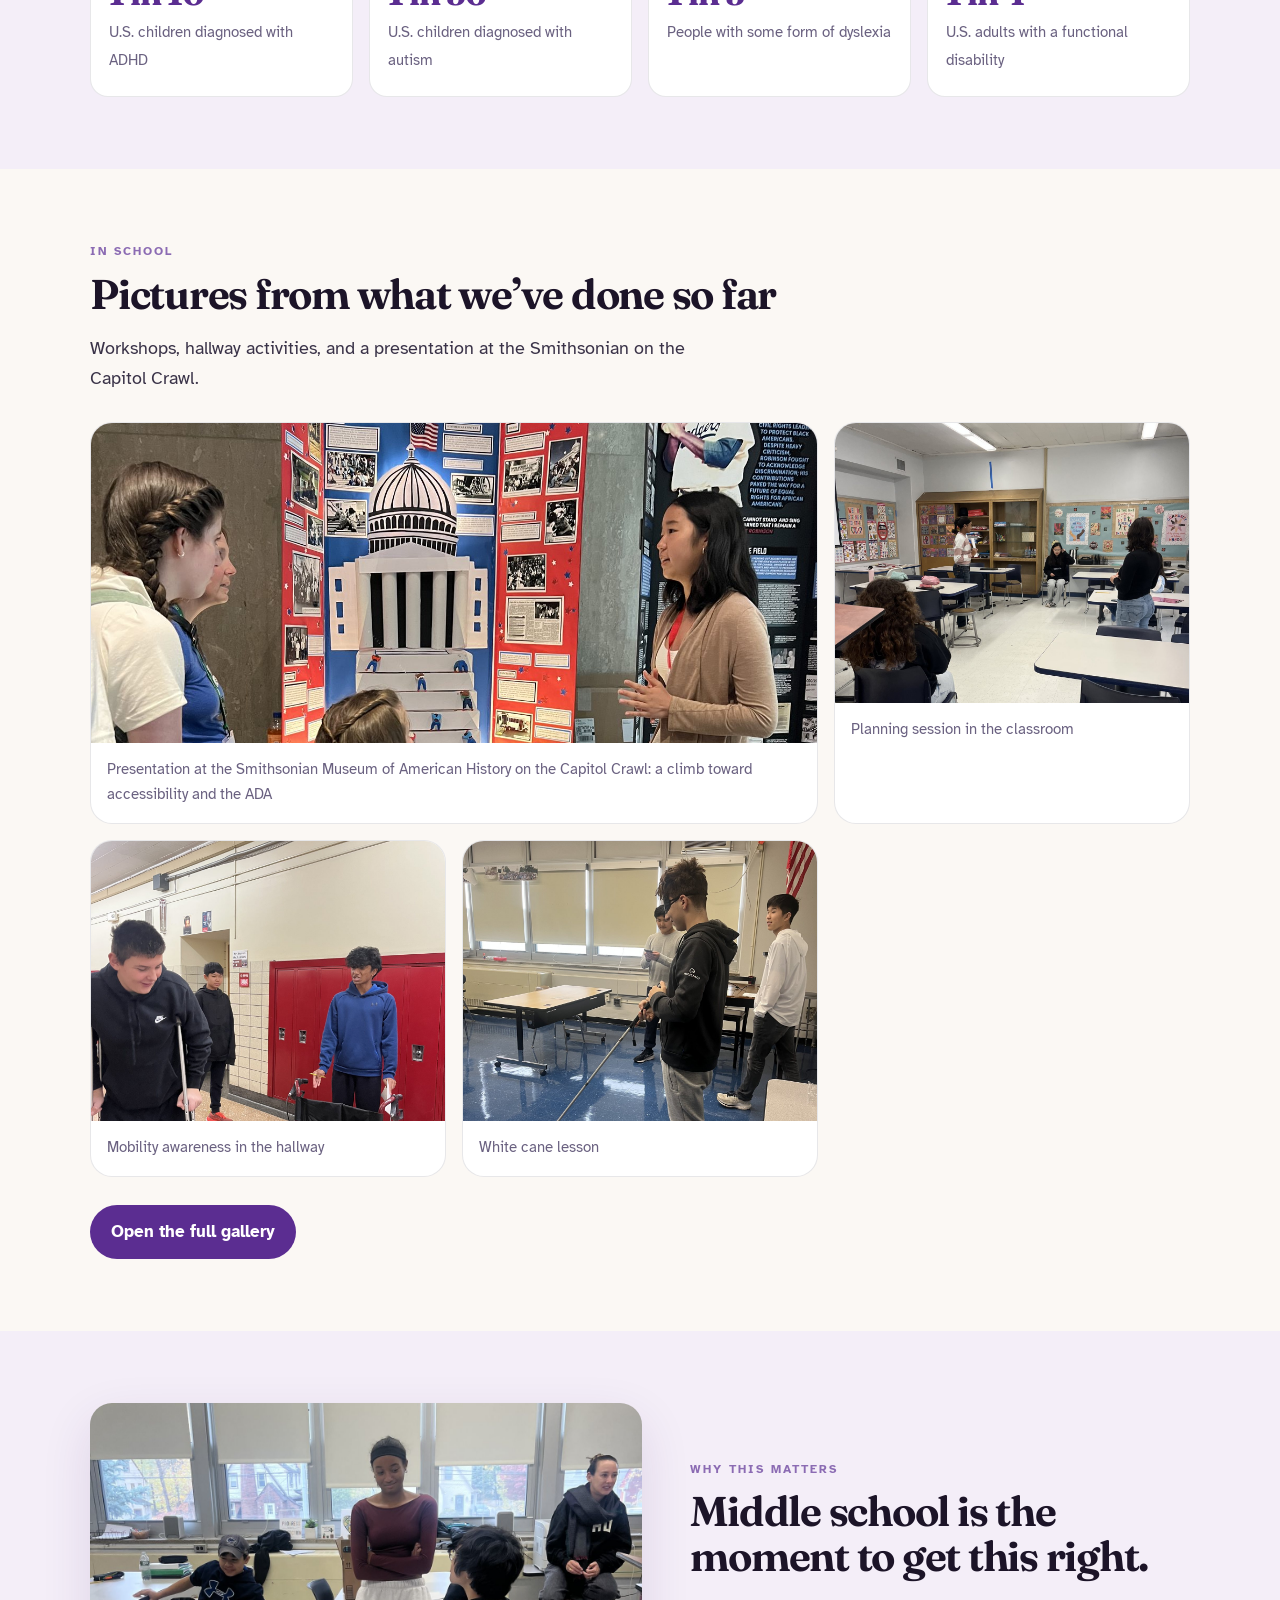
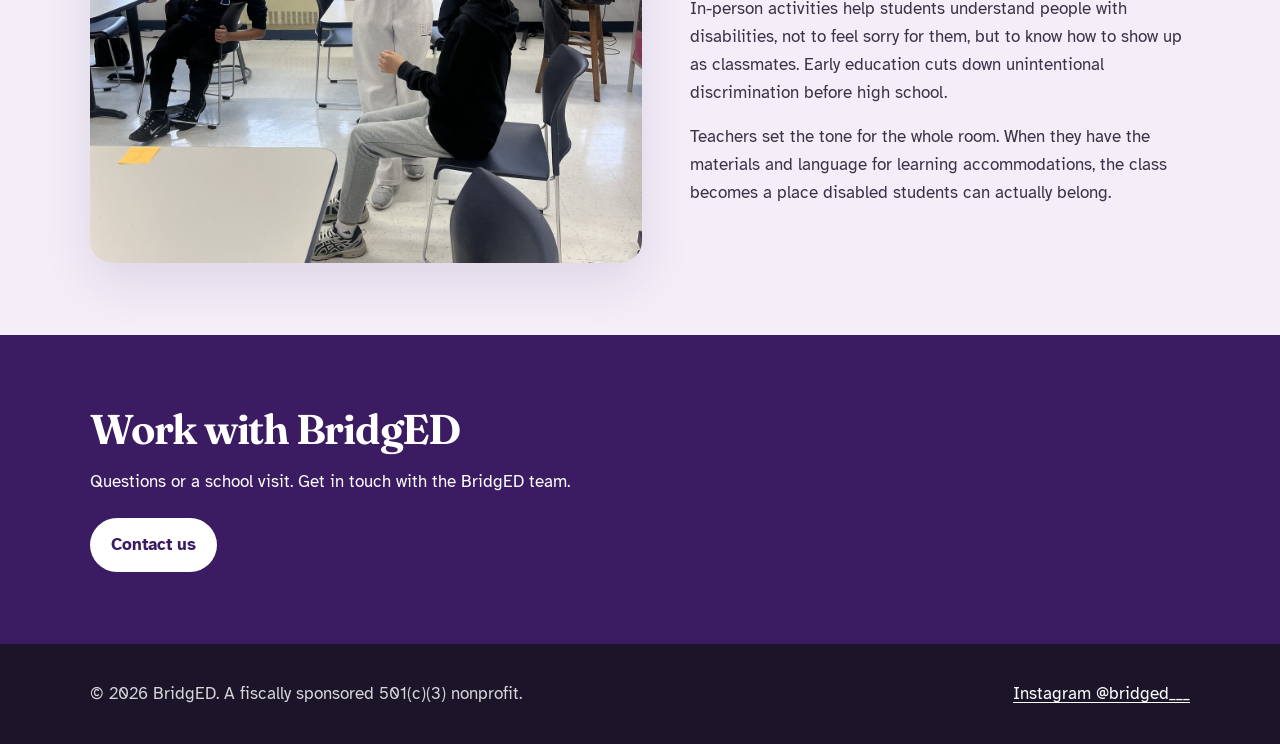
==== commit dee1b210: "Changed the mission statement" ====
--- a/index.html
+++ b/index.html
@@ -48,9 +48,9 @@
       <div class="container split">
         <div class="prose">
           <p class="section-kicker">Our mission</p>
-          <h2 class="section-title">Teach disability awareness before high school, and give teachers the tools to follow through.</h2>
-          <p>We aim to foster disability awareness by teaching students about common disabilities and empowering educators to support inclusive classrooms. The focus is Ridgewood High School in New Jersey, and the students heading there.</p>
-          <p>Awareness is not pity. It is understanding someone’s challenges, knowing how to support them, and refusing ableist shortcuts like calling a struggling student lazy.</p>
+          <h2 class="section-title">Bring disabled and non-disabled students together through shared experiences that build understanding, inclusion, and genuine connection.</h2>
+          <p>We aim to create a more connected and inclusive community where disabled and non-disabled students have meaningful opportunities to interact, participate, and build genuine connections. Through shared activities and other social events, we hope to bring students together in environments where disability is understood as one part of a person’s identity rather than a barrier between them and their peers.</p>
+
         </div>
         <img src="images/work-classroom-posters.jpg" alt="BridgED students working together in a classroom under posters about inclusion and community" />
       </div>
